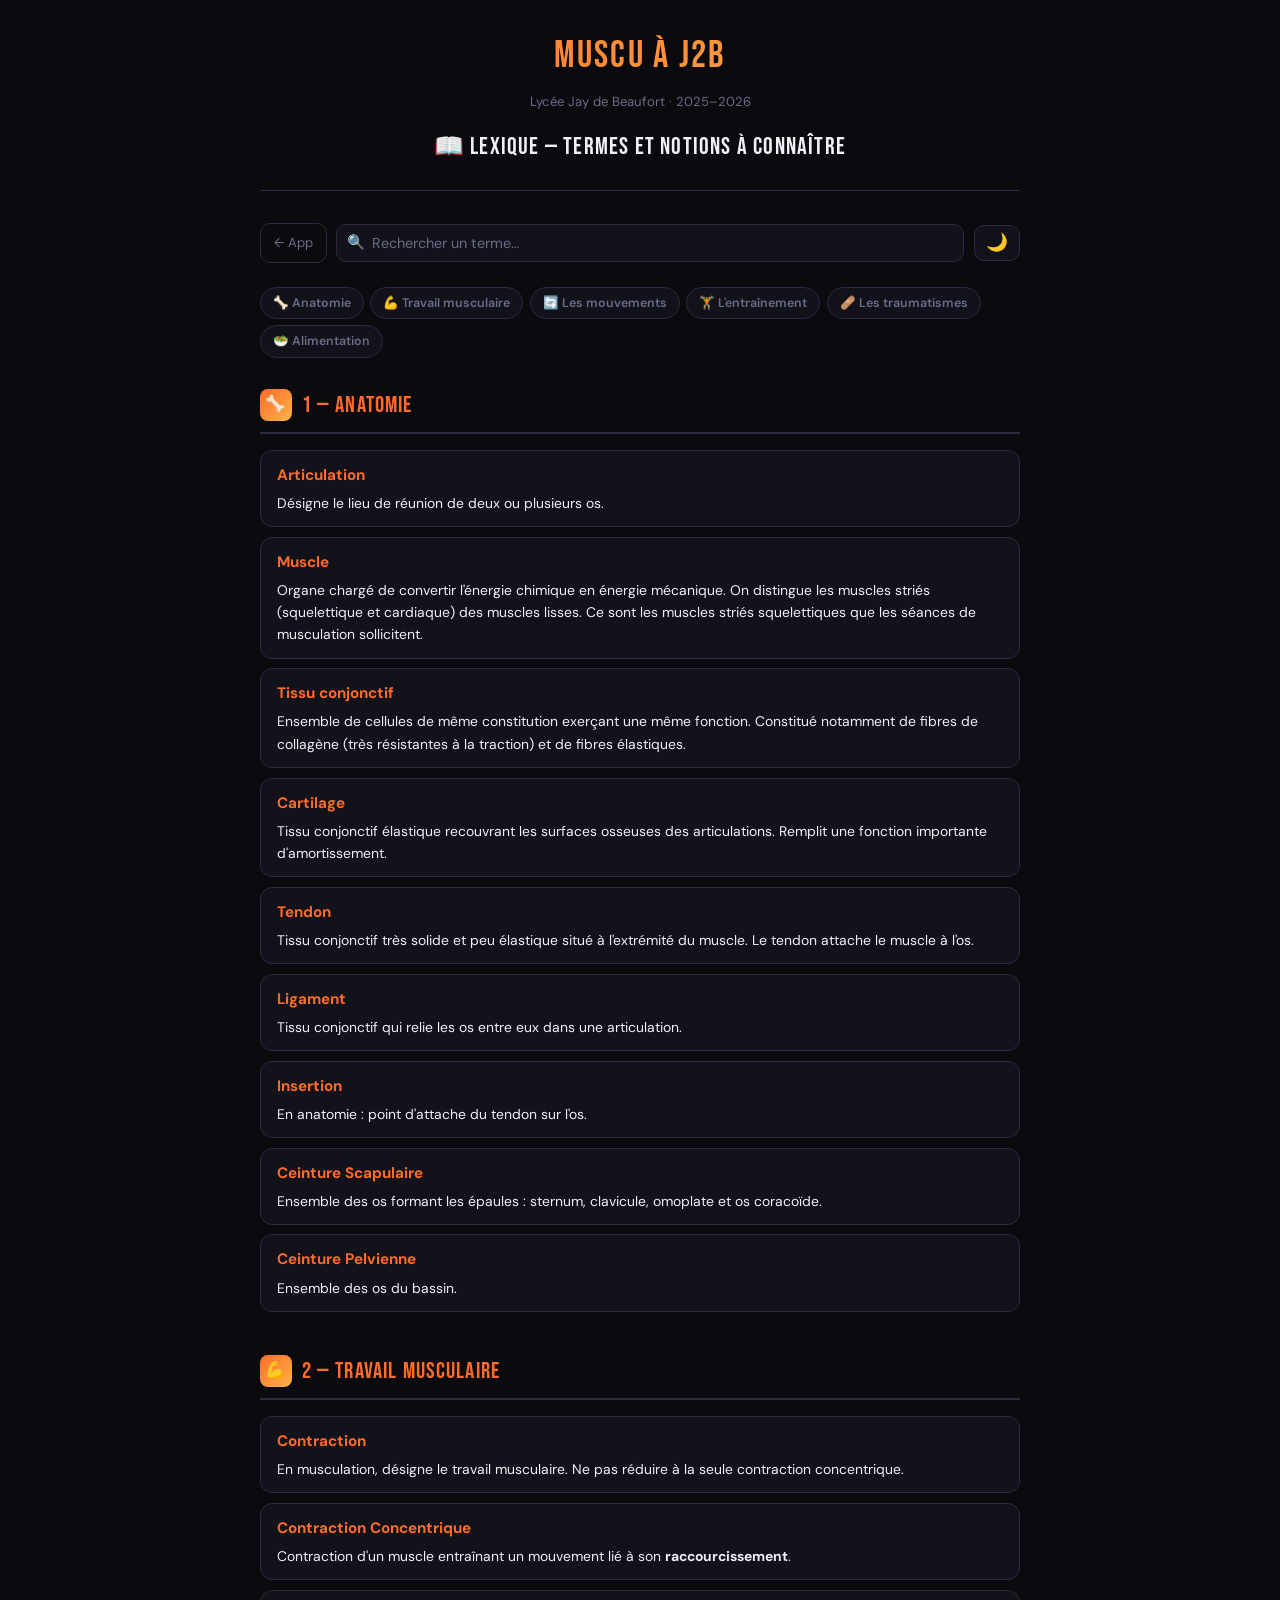
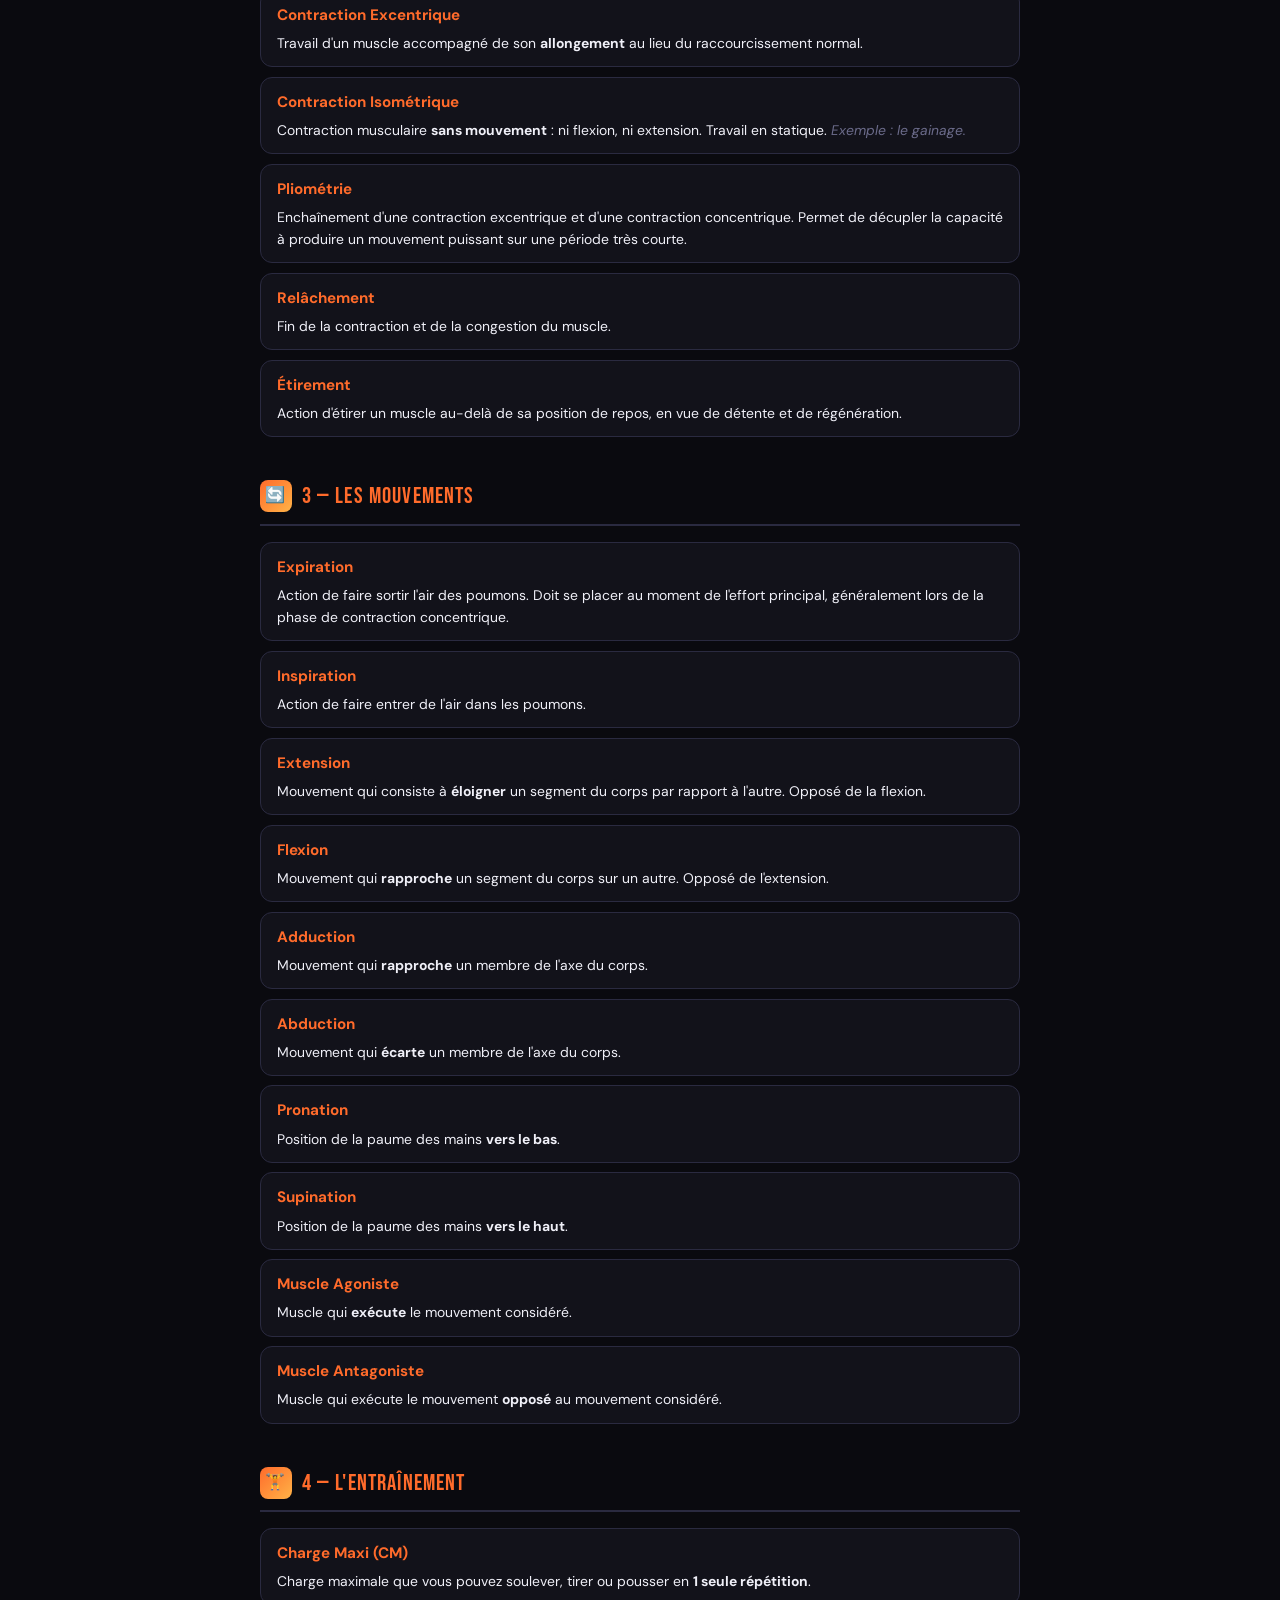
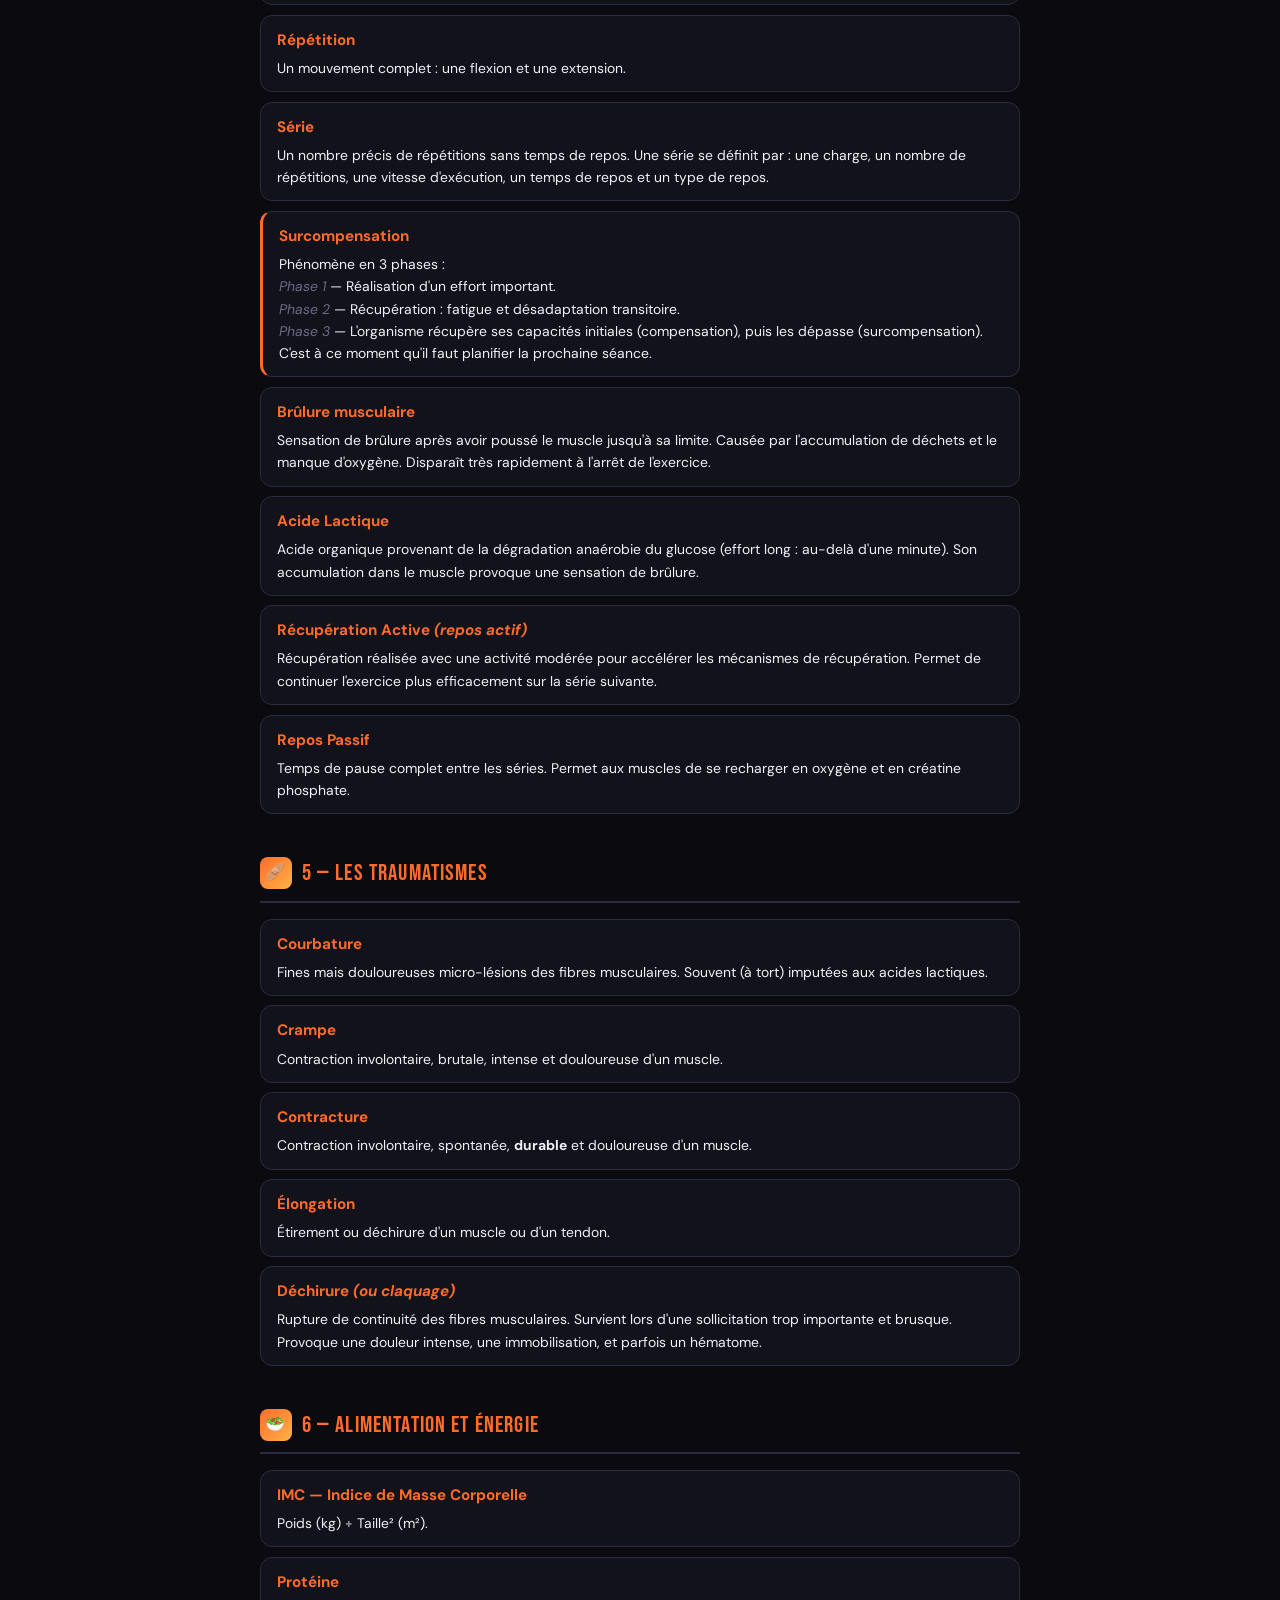
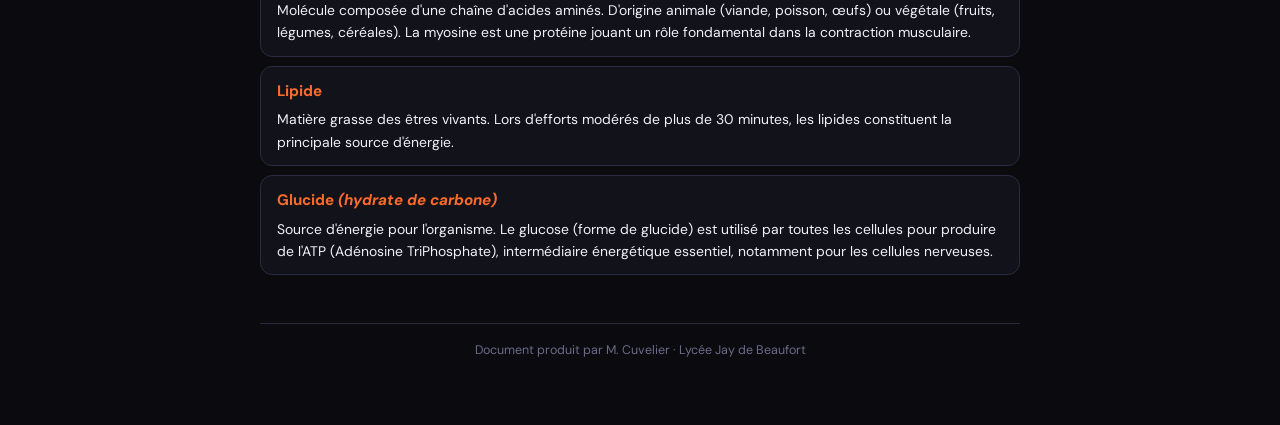
==== lexique.html @ b65dbb7f "Include Lexique + Menu Hamburger" ====
<!DOCTYPE html>
<html lang="fr">
<head>
  <meta charset="UTF-8">
  <meta name="viewport" content="width=device-width, initial-scale=1.0">
  <title>Lexique — Muscu à J2B</title>
  <link rel="preconnect" href="https://fonts.googleapis.com">
  <link rel="preconnect" href="https://fonts.gstatic.com" crossorigin>
  <link href="https://fonts.googleapis.com/css2?family=Bebas+Neue&family=DM+Sans:wght@400;500;600;700&display=swap" rel="stylesheet">
  <style>
    :root {
      --bg:      #0a0a0f;
      --s1:      #12121a;
      --s2:      #1a1a26;
      --border:  #2a2a40;
      --accent:  #ff6b2b;
      --accent2: #ffb347;
      --blue:    #3d8bff;
      --green:   #2ecc71;
      --text:    #f0f0f8;
      --muted:   #6b6b8a;
    }
    [data-theme="light"] {
      --bg:      #f2f2f7;
      --s1:      #ffffff;
      --s2:      #e8e8f0;
      --border:  #ccccde;
      --accent:  #e8581a;
      --accent2: #f0963a;
      --blue:    #2570e8;
      --green:   #1fa055;
      --text:    #1a1a2e;
      --muted:   #7070a0;
    }

    * { box-sizing: border-box; margin: 0; padding: 0; }

    body {
      background: var(--bg);
      color: var(--text);
      font-family: 'DM Sans', sans-serif;
      font-size: .93rem;
      line-height: 1.65;
      padding: 1.5rem 1rem 4rem;
      transition: background .2s, color .2s;
    }

    .page { max-width: 760px; margin: 0 auto; }

    /* ── En-tête ── */
    .doc-header {
      text-align: center;
      margin-bottom: 2rem;
      padding-bottom: 1.5rem;
      border-bottom: 1px solid var(--border);
    }
    .doc-header .logo {
      font-family: 'Bebas Neue', sans-serif;
      font-size: 2.4rem;
      letter-spacing: .06em;
      background: linear-gradient(135deg, var(--accent), var(--accent2));
      -webkit-background-clip: text;
      -webkit-text-fill-color: transparent;
      background-clip: text;
    }
    .doc-header .subtitle {
      font-size: .82rem;
      color: var(--muted);
      margin-top: .2rem;
    }
    .doc-header .doc-title {
      font-family: 'Bebas Neue', sans-serif;
      font-size: 1.5rem;
      letter-spacing: .05em;
      color: var(--text);
      margin-top: .9rem;
    }

    /* ── Barre d'outils ── */
    .toolbar {
      display: flex;
      gap: .6rem;
      margin-bottom: 1.5rem;
      align-items: center;
    }
    .search-wrap {
      flex: 1;
      position: relative;
    }
    .search-wrap input {
      width: 100%;
      background: var(--s1);
      border: 1px solid var(--border);
      border-radius: 10px;
      color: var(--text);
      font-family: 'DM Sans', sans-serif;
      font-size: .9rem;
      padding: .55rem .9rem .55rem 2.2rem;
      outline: none;
    }
    .search-wrap input::placeholder { color: var(--muted); }
    .search-wrap input:focus { border-color: var(--accent); }
    .search-icon {
      position: absolute;
      left: .7rem;
      top: 50%;
      transform: translateY(-50%);
      color: var(--muted);
      font-size: .9rem;
      pointer-events: none;
    }
    .btn-theme {
      background: var(--s1);
      border: 1px solid var(--border);
      border-radius: 10px;
      padding: .5rem .7rem;
      font-size: 1.1rem;
      cursor: pointer;
      line-height: 1;
      flex-shrink: 0;
    }
    .btn-back {
      background: none;
      border: 1px solid var(--border);
      border-radius: 10px;
      color: var(--muted);
      font-family: 'DM Sans', sans-serif;
      font-size: .82rem;
      padding: .5rem .8rem;
      cursor: pointer;
      text-decoration: none;
      flex-shrink: 0;
      display: flex;
      align-items: center;
      gap: .3rem;
    }
    .btn-back:hover { border-color: var(--accent); color: var(--accent); }

    /* ── Navigation sections ── */
    .nav-sections {
      display: flex;
      flex-wrap: wrap;
      gap: .4rem;
      margin-bottom: 1.75rem;
    }
    .nav-pill {
      background: var(--s1);
      border: 1px solid var(--border);
      border-radius: 20px;
      color: var(--muted);
      font-size: .78rem;
      font-weight: 600;
      padding: .3rem .75rem;
      cursor: pointer;
      text-decoration: none;
      transition: all .15s;
    }
    .nav-pill:hover { border-color: var(--accent); color: var(--accent); }

    /* ── Sections ── */
    .section { margin-bottom: 2.5rem; }

    .section-header {
      display: flex;
      align-items: center;
      gap: .6rem;
      font-family: 'Bebas Neue', sans-serif;
      font-size: 1.45rem;
      letter-spacing: .05em;
      color: var(--accent);
      margin-bottom: 1rem;
      padding-bottom: .5rem;
      border-bottom: 2px solid var(--border);
    }
    .section-icon {
      width: 32px; height: 32px;
      background: linear-gradient(135deg, var(--accent), var(--accent2));
      border-radius: 8px;
      display: flex; align-items: center; justify-content: center;
      font-size: 1rem;
      flex-shrink: 0;
    }

    /* ── Termes ── */
    .terme {
      background: var(--s1);
      border: 1px solid var(--border);
      border-radius: 12px;
      padding: .75rem 1rem;
      margin-bottom: .6rem;
      transition: border-color .15s;
    }
    .terme:hover { border-color: var(--accent); }
    .terme-nom {
      font-weight: 700;
      color: var(--accent);
      font-size: .95rem;
      margin-bottom: .25rem;
    }
    .terme-def {
      color: var(--text);
      font-size: .87rem;
      line-height: 1.6;
    }
    .terme-def em {
      color: var(--muted);
      font-style: italic;
    }

    /* ── Terme mis en avant (surcompensation) ── */
    .terme-highlight {
      border-left: 3px solid var(--accent);
    }

    /* ── Résultats vides ── */
    .no-results {
      text-align: center;
      color: var(--muted);
      padding: 2rem 0;
      display: none;
    }

    /* ── Footer ── */
    .doc-footer {
      text-align: center;
      color: var(--muted);
      font-size: .78rem;
      margin-top: 3rem;
      padding-top: 1rem;
      border-top: 1px solid var(--border);
    }

    /* ── Highlight recherche ── */
    mark {
      background: rgba(255, 107, 43, .3);
      color: inherit;
      border-radius: 3px;
      padding: 0 2px;
    }
    [data-theme="light"] mark { background: rgba(232, 88, 26, .2); }
  </style>
</head>
<body>
<div class="page">

  <!-- En-tête -->
  <div class="doc-header">
    <div class="logo">Muscu à J2B</div>
    <div class="subtitle">Lycée Jay de Beaufort · 2025–2026</div>
    <div class="doc-title">📖 Lexique — Termes et notions à connaître</div>
  </div>

  <!-- Barre d'outils -->
  <div class="toolbar">
    <a href="index.html" class="btn-back">← App</a>
    <div class="search-wrap">
      <span class="search-icon">🔍</span>
      <input type="text" id="search" placeholder="Rechercher un terme…" oninput="filtrer(this.value)">
    </div>
    <button class="btn-theme" id="btn-theme" onclick="toggleTheme()" title="Changer le thème">🌙</button>
  </div>

  <!-- Navigation rapide -->
  <div class="nav-sections" id="nav-sections">
    <a href="#anatomie"      class="nav-pill">🦴 Anatomie</a>
    <a href="#musculaire"    class="nav-pill">💪 Travail musculaire</a>
    <a href="#mouvements"    class="nav-pill">🔄 Les mouvements</a>
    <a href="#entrainement"  class="nav-pill">🏋️ L'entraînement</a>
    <a href="#traumatismes"  class="nav-pill">🩹 Les traumatismes</a>
    <a href="#alimentation"  class="nav-pill">🥗 Alimentation</a>
  </div>

  <div class="no-results" id="no-results">Aucun terme ne correspond à votre recherche.</div>

  <!-- 1. Anatomie -->
  <div class="section" id="anatomie">
    <div class="section-header">
      <div class="section-icon">🦴</div>
      1 — Anatomie
    </div>

    <div class="terme" data-terme="Articulation">
      <div class="terme-nom">Articulation</div>
      <div class="terme-def">Désigne le lieu de réunion de deux ou plusieurs os.</div>
    </div>

    <div class="terme" data-terme="Muscle">
      <div class="terme-nom">Muscle</div>
      <div class="terme-def">Organe chargé de convertir l'énergie chimique en énergie mécanique. On distingue les muscles striés (squelettique et cardiaque) des muscles lisses. Ce sont les muscles striés squelettiques que les séances de musculation sollicitent.</div>
    </div>

    <div class="terme" data-terme="Tissu conjonctif">
      <div class="terme-nom">Tissu conjonctif</div>
      <div class="terme-def">Ensemble de cellules de même constitution exerçant une même fonction. Constitué notamment de fibres de collagène (très résistantes à la traction) et de fibres élastiques.</div>
    </div>

    <div class="terme" data-terme="Cartilage">
      <div class="terme-nom">Cartilage</div>
      <div class="terme-def">Tissu conjonctif élastique recouvrant les surfaces osseuses des articulations. Remplit une fonction importante d'amortissement.</div>
    </div>

    <div class="terme" data-terme="Tendon">
      <div class="terme-nom">Tendon</div>
      <div class="terme-def">Tissu conjonctif très solide et peu élastique situé à l'extrémité du muscle. Le tendon attache le muscle à l'os.</div>
    </div>

    <div class="terme" data-terme="Ligament">
      <div class="terme-nom">Ligament</div>
      <div class="terme-def">Tissu conjonctif qui relie les os entre eux dans une articulation.</div>
    </div>

    <div class="terme" data-terme="Insertion">
      <div class="terme-nom">Insertion</div>
      <div class="terme-def">En anatomie : point d'attache du tendon sur l'os.</div>
    </div>

    <div class="terme" data-terme="Ceinture Scapulaire">
      <div class="terme-nom">Ceinture Scapulaire</div>
      <div class="terme-def">Ensemble des os formant les épaules : sternum, clavicule, omoplate et os coracoïde.</div>
    </div>

    <div class="terme" data-terme="Ceinture Pelvienne">
      <div class="terme-nom">Ceinture Pelvienne</div>
      <div class="terme-def">Ensemble des os du bassin.</div>
    </div>
  </div>

  <!-- 2. Travail musculaire -->
  <div class="section" id="musculaire">
    <div class="section-header">
      <div class="section-icon">💪</div>
      2 — Travail musculaire
    </div>

    <div class="terme" data-terme="Contraction">
      <div class="terme-nom">Contraction</div>
      <div class="terme-def">En musculation, désigne le travail musculaire. Ne pas réduire à la seule contraction concentrique.</div>
    </div>

    <div class="terme" data-terme="Contraction Concentrique">
      <div class="terme-nom">Contraction Concentrique</div>
      <div class="terme-def">Contraction d'un muscle entraînant un mouvement lié à son <strong>raccourcissement</strong>.</div>
    </div>

    <div class="terme" data-terme="Contraction Excentrique">
      <div class="terme-nom">Contraction Excentrique</div>
      <div class="terme-def">Travail d'un muscle accompagné de son <strong>allongement</strong> au lieu du raccourcissement normal.</div>
    </div>

    <div class="terme" data-terme="Contraction Isométrique">
      <div class="terme-nom">Contraction Isométrique</div>
      <div class="terme-def">Contraction musculaire <strong>sans mouvement</strong> : ni flexion, ni extension. Travail en statique. <em>Exemple : le gainage.</em></div>
    </div>

    <div class="terme" data-terme="Pliométrie">
      <div class="terme-nom">Pliométrie</div>
      <div class="terme-def">Enchaînement d'une contraction excentrique et d'une contraction concentrique. Permet de décupler la capacité à produire un mouvement puissant sur une période très courte.</div>
    </div>

    <div class="terme" data-terme="Relâchement">
      <div class="terme-nom">Relâchement</div>
      <div class="terme-def">Fin de la contraction et de la congestion du muscle.</div>
    </div>

    <div class="terme" data-terme="Étirement">
      <div class="terme-nom">Étirement</div>
      <div class="terme-def">Action d'étirer un muscle au-delà de sa position de repos, en vue de détente et de régénération.</div>
    </div>
  </div>

  <!-- 3. Les mouvements -->
  <div class="section" id="mouvements">
    <div class="section-header">
      <div class="section-icon">🔄</div>
      3 — Les mouvements
    </div>

    <div class="terme" data-terme="Expiration">
      <div class="terme-nom">Expiration</div>
      <div class="terme-def">Action de faire sortir l'air des poumons. Doit se placer au moment de l'effort principal, généralement lors de la phase de contraction concentrique.</div>
    </div>

    <div class="terme" data-terme="Inspiration">
      <div class="terme-nom">Inspiration</div>
      <div class="terme-def">Action de faire entrer de l'air dans les poumons.</div>
    </div>

    <div class="terme" data-terme="Extension">
      <div class="terme-nom">Extension</div>
      <div class="terme-def">Mouvement qui consiste à <strong>éloigner</strong> un segment du corps par rapport à l'autre. Opposé de la flexion.</div>
    </div>

    <div class="terme" data-terme="Flexion">
      <div class="terme-nom">Flexion</div>
      <div class="terme-def">Mouvement qui <strong>rapproche</strong> un segment du corps sur un autre. Opposé de l'extension.</div>
    </div>

    <div class="terme" data-terme="Adduction">
      <div class="terme-nom">Adduction</div>
      <div class="terme-def">Mouvement qui <strong>rapproche</strong> un membre de l'axe du corps.</div>
    </div>

    <div class="terme" data-terme="Abduction">
      <div class="terme-nom">Abduction</div>
      <div class="terme-def">Mouvement qui <strong>écarte</strong> un membre de l'axe du corps.</div>
    </div>

    <div class="terme" data-terme="Pronation">
      <div class="terme-nom">Pronation</div>
      <div class="terme-def">Position de la paume des mains <strong>vers le bas</strong>.</div>
    </div>

    <div class="terme" data-terme="Supination">
      <div class="terme-nom">Supination</div>
      <div class="terme-def">Position de la paume des mains <strong>vers le haut</strong>.</div>
    </div>

    <div class="terme" data-terme="Muscle Agoniste">
      <div class="terme-nom">Muscle Agoniste</div>
      <div class="terme-def">Muscle qui <strong>exécute</strong> le mouvement considéré.</div>
    </div>

    <div class="terme" data-terme="Muscle Antagoniste">
      <div class="terme-nom">Muscle Antagoniste</div>
      <div class="terme-def">Muscle qui exécute le mouvement <strong>opposé</strong> au mouvement considéré.</div>
    </div>
  </div>

  <!-- 4. L'entraînement -->
  <div class="section" id="entrainement">
    <div class="section-header">
      <div class="section-icon">🏋️</div>
      4 — L'entraînement
    </div>

    <div class="terme" data-terme="Charge Maxi CM">
      <div class="terme-nom">Charge Maxi (CM)</div>
      <div class="terme-def">Charge maximale que vous pouvez soulever, tirer ou pousser en <strong>1 seule répétition</strong>.</div>
    </div>

    <div class="terme" data-terme="Répétition">
      <div class="terme-nom">Répétition</div>
      <div class="terme-def">Un mouvement complet : une flexion et une extension.</div>
    </div>

    <div class="terme" data-terme="Série">
      <div class="terme-nom">Série</div>
      <div class="terme-def">Un nombre précis de répétitions sans temps de repos. Une série se définit par : une charge, un nombre de répétitions, une vitesse d'exécution, un temps de repos et un type de repos.</div>
    </div>

    <div class="terme terme-highlight" data-terme="Surcompensation">
      <div class="terme-nom">Surcompensation</div>
      <div class="terme-def">Phénomène en 3 phases :<br>
        <em>Phase 1</em> — Réalisation d'un effort important.<br>
        <em>Phase 2</em> — Récupération : fatigue et désadaptation transitoire.<br>
        <em>Phase 3</em> — L'organisme récupère ses capacités initiales (compensation), puis les dépasse (surcompensation). C'est à ce moment qu'il faut planifier la prochaine séance.
      </div>
    </div>

    <div class="terme" data-terme="Brûlure musculaire">
      <div class="terme-nom">Brûlure musculaire</div>
      <div class="terme-def">Sensation de brûlure après avoir poussé le muscle jusqu'à sa limite. Causée par l'accumulation de déchets et le manque d'oxygène. Disparaît très rapidement à l'arrêt de l'exercice.</div>
    </div>

    <div class="terme" data-terme="Acide Lactique">
      <div class="terme-nom">Acide Lactique</div>
      <div class="terme-def">Acide organique provenant de la dégradation anaérobie du glucose (effort long : au-delà d'une minute). Son accumulation dans le muscle provoque une sensation de brûlure.</div>
    </div>

    <div class="terme" data-terme="Récupération Active repos actif">
      <div class="terme-nom">Récupération Active <em>(repos actif)</em></div>
      <div class="terme-def">Récupération réalisée avec une activité modérée pour accélérer les mécanismes de récupération. Permet de continuer l'exercice plus efficacement sur la série suivante.</div>
    </div>

    <div class="terme" data-terme="Repos Passif">
      <div class="terme-nom">Repos Passif</div>
      <div class="terme-def">Temps de pause complet entre les séries. Permet aux muscles de se recharger en oxygène et en créatine phosphate.</div>
    </div>
  </div>

  <!-- 5. Les traumatismes -->
  <div class="section" id="traumatismes">
    <div class="section-header">
      <div class="section-icon">🩹</div>
      5 — Les traumatismes
    </div>

    <div class="terme" data-terme="Courbature">
      <div class="terme-nom">Courbature</div>
      <div class="terme-def">Fines mais douloureuses micro-lésions des fibres musculaires. Souvent (à tort) imputées aux acides lactiques.</div>
    </div>

    <div class="terme" data-terme="Crampe">
      <div class="terme-nom">Crampe</div>
      <div class="terme-def">Contraction involontaire, brutale, intense et douloureuse d'un muscle.</div>
    </div>

    <div class="terme" data-terme="Contracture">
      <div class="terme-nom">Contracture</div>
      <div class="terme-def">Contraction involontaire, spontanée, <strong>durable</strong> et douloureuse d'un muscle.</div>
    </div>

    <div class="terme" data-terme="Élongation">
      <div class="terme-nom">Élongation</div>
      <div class="terme-def">Étirement ou déchirure d'un muscle ou d'un tendon.</div>
    </div>

    <div class="terme" data-terme="Déchirure claquage">
      <div class="terme-nom">Déchirure <em>(ou claquage)</em></div>
      <div class="terme-def">Rupture de continuité des fibres musculaires. Survient lors d'une sollicitation trop importante et brusque. Provoque une douleur intense, une immobilisation, et parfois un hématome.</div>
    </div>
  </div>

  <!-- 6. Alimentation et énergie -->
  <div class="section" id="alimentation">
    <div class="section-header">
      <div class="section-icon">🥗</div>
      6 — Alimentation et énergie
    </div>

    <div class="terme" data-terme="IMC Indice de Masse Corporelle">
      <div class="terme-nom">IMC — Indice de Masse Corporelle</div>
      <div class="terme-def">Poids (kg) ÷ Taille² (m²).</div>
    </div>

    <div class="terme" data-terme="Protéine">
      <div class="terme-nom">Protéine</div>
      <div class="terme-def">Molécule composée d'une chaîne d'acides aminés. D'origine animale (viande, poisson, œufs) ou végétale (fruits, légumes, céréales). La myosine est une protéine jouant un rôle fondamental dans la contraction musculaire.</div>
    </div>

    <div class="terme" data-terme="Lipide">
      <div class="terme-nom">Lipide</div>
      <div class="terme-def">Matière grasse des êtres vivants. Lors d'efforts modérés de plus de 30 minutes, les lipides constituent la principale source d'énergie.</div>
    </div>

    <div class="terme" data-terme="Glucide hydrate de carbone">
      <div class="terme-nom">Glucide <em>(hydrate de carbone)</em></div>
      <div class="terme-def">Source d'énergie pour l'organisme. Le glucose (forme de glucide) est utilisé par toutes les cellules pour produire de l'ATP (Adénosine TriPhosphate), intermédiaire énergétique essentiel, notamment pour les cellules nerveuses.</div>
    </div>
  </div>

  <div class="doc-footer">Document produit par M. Cuvelier · Lycée Jay de Beaufort</div>
</div>

<script>
  // ── Thème ──
  function applyTheme(t) {
    document.documentElement.dataset.theme = t;
    document.getElementById('btn-theme').textContent = t === 'light' ? '☀️' : '🌙';
  }
  function toggleTheme() {
    const next = document.documentElement.dataset.theme === 'light' ? 'dark' : 'light';
    localStorage.setItem('muscu_theme', next);
    applyTheme(next);
  }
  applyTheme(localStorage.getItem('muscu_theme') || 'dark');

  // ── Recherche ──
  function filtrer(q) {
    q = q.trim().toLowerCase();
    const termes = document.querySelectorAll('.terme');
    const sections = document.querySelectorAll('.section');
    const nav = document.getElementById('nav-sections');
    let total = 0;

    // Réinitialiser les highlights
    termes.forEach(t => {
      const nom = t.querySelector('.terme-nom');
      const def = t.querySelector('.terme-def');
      nom.innerHTML = nom.textContent;
      def.innerHTML = def.innerHTML.replace(/<mark>/g,'').replace(/<\/mark>/g,'');
    });

    if (!q) {
      termes.forEach(t => t.style.display = '');
      sections.forEach(s => s.style.display = '');
      nav.style.display = '';
      document.getElementById('no-results').style.display = 'none';
      return;
    }

    nav.style.display = 'none';

    sections.forEach(section => {
      let visible = 0;
      section.querySelectorAll('.terme').forEach(t => {
        const key = (t.dataset.terme || '').toLowerCase();
        const nom = t.querySelector('.terme-nom');
        const def = t.querySelector('.terme-def');
        const match = key.includes(q) || nom.textContent.toLowerCase().includes(q) || def.textContent.toLowerCase().includes(q);
        t.style.display = match ? '' : 'none';
        if (match) {
          visible++;
          total++;
          // Highlight dans le nom
          nom.innerHTML = nom.textContent.replace(new RegExp(`(${q})`, 'gi'), '<mark>$1</mark>');
        }
      });
      section.style.display = visible > 0 ? '' : 'none';
      if (visible > 0) {
        // Cacher le header de section si recherche active mais garder le contenu
      }
    });

    document.getElementById('no-results').style.display = total === 0 ? 'block' : 'none';
  }
</script>
</body>
</html>
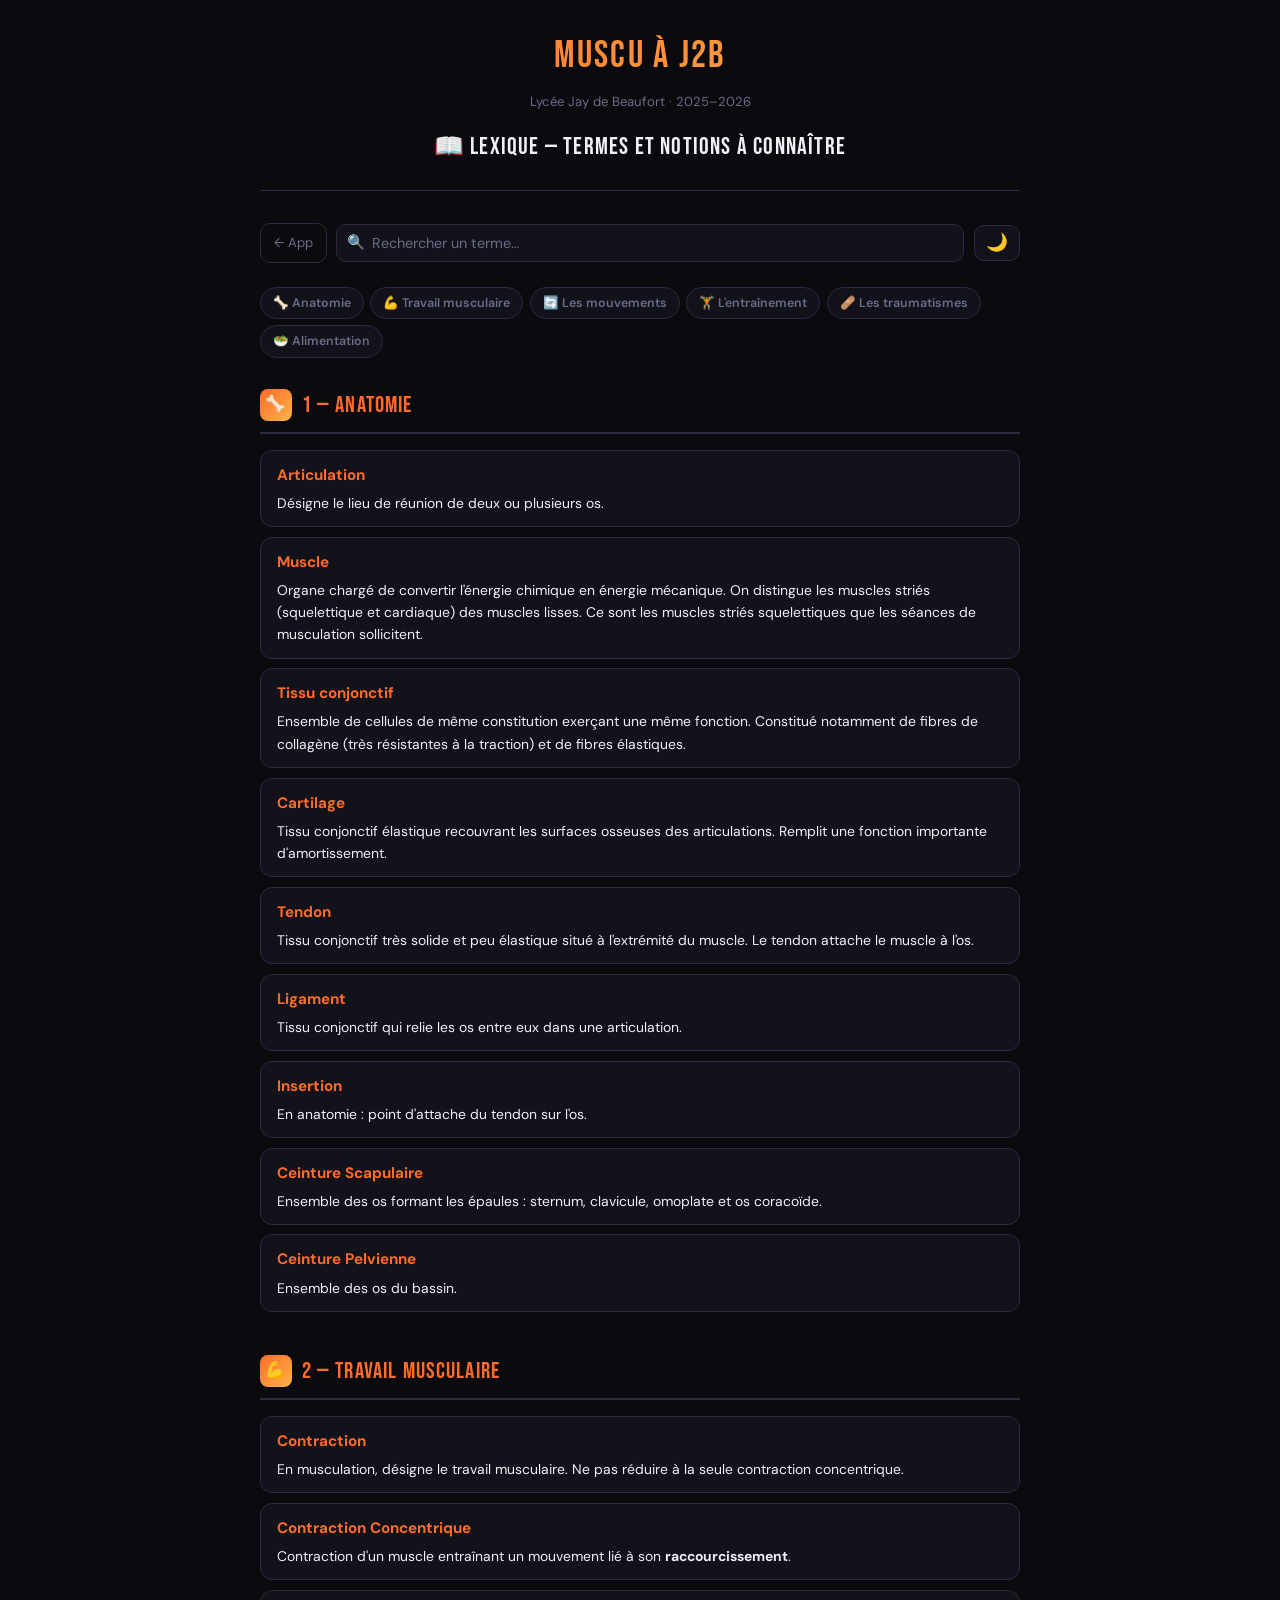
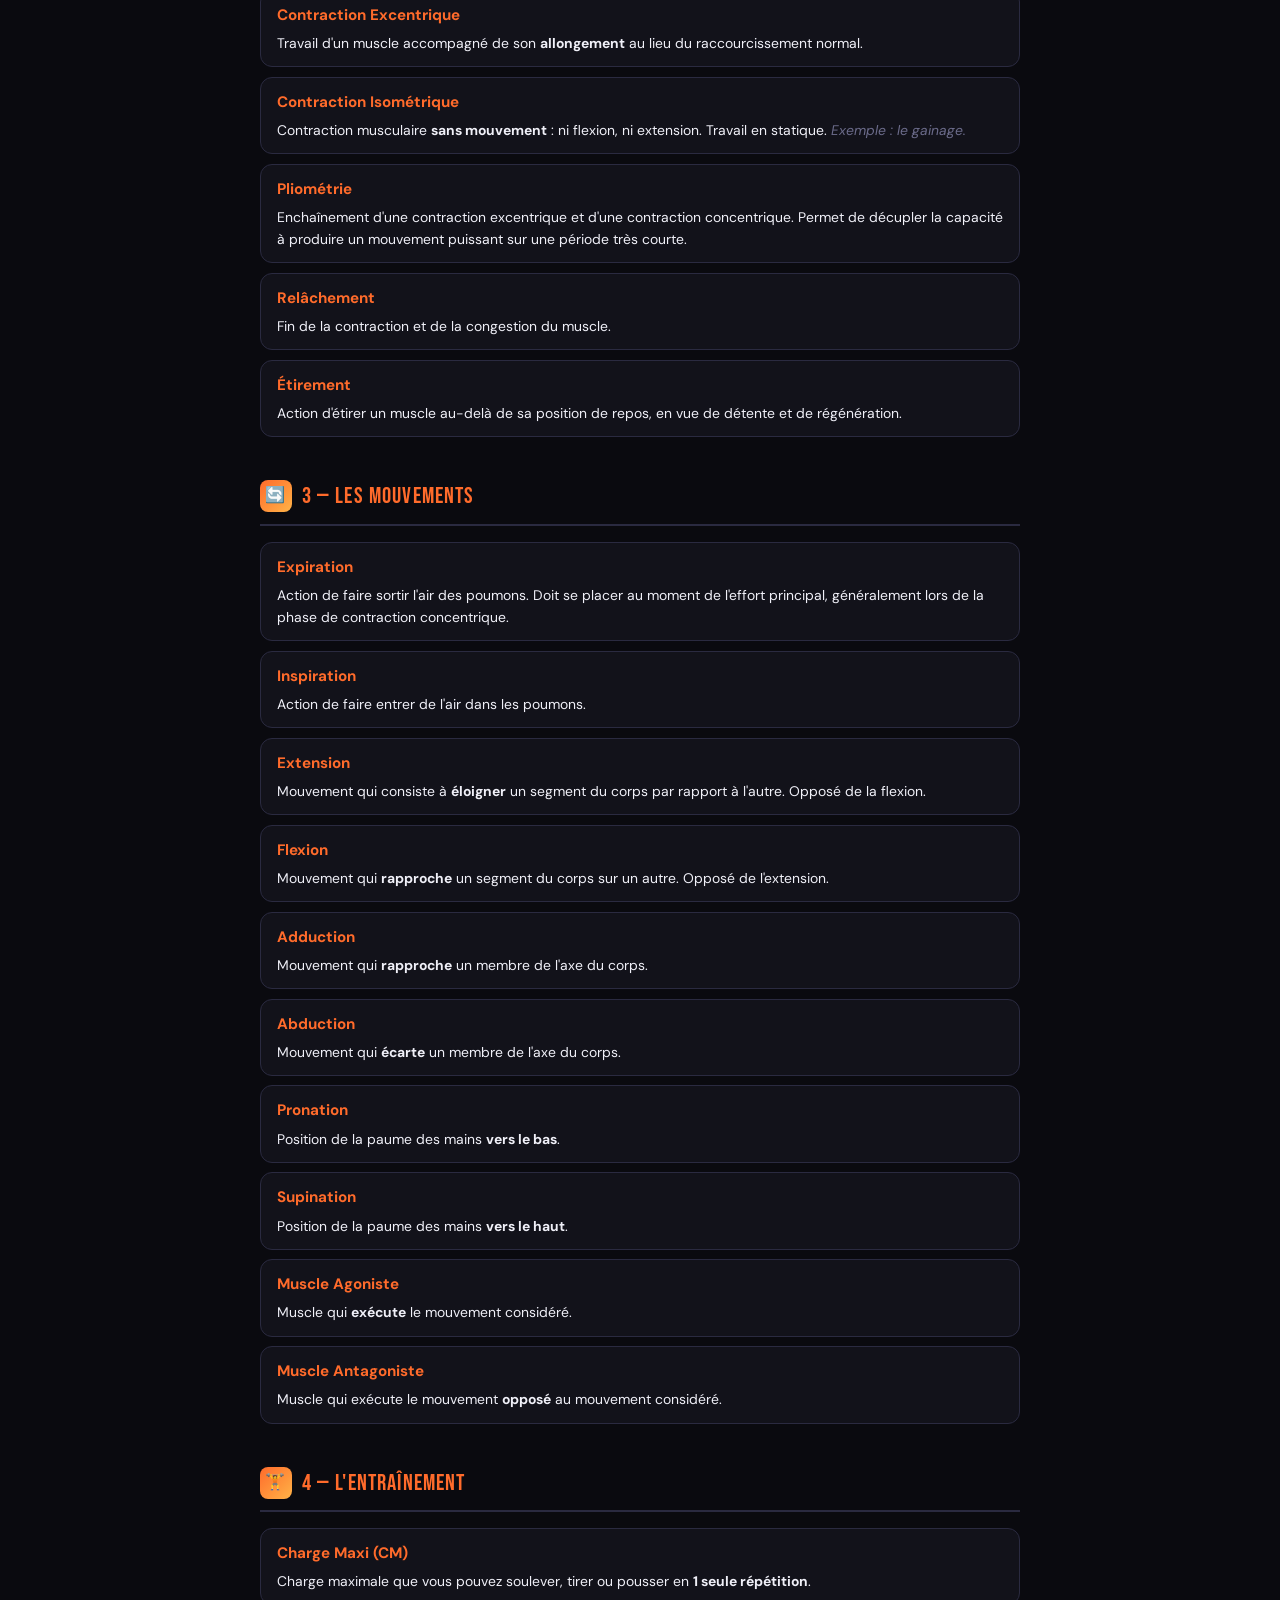
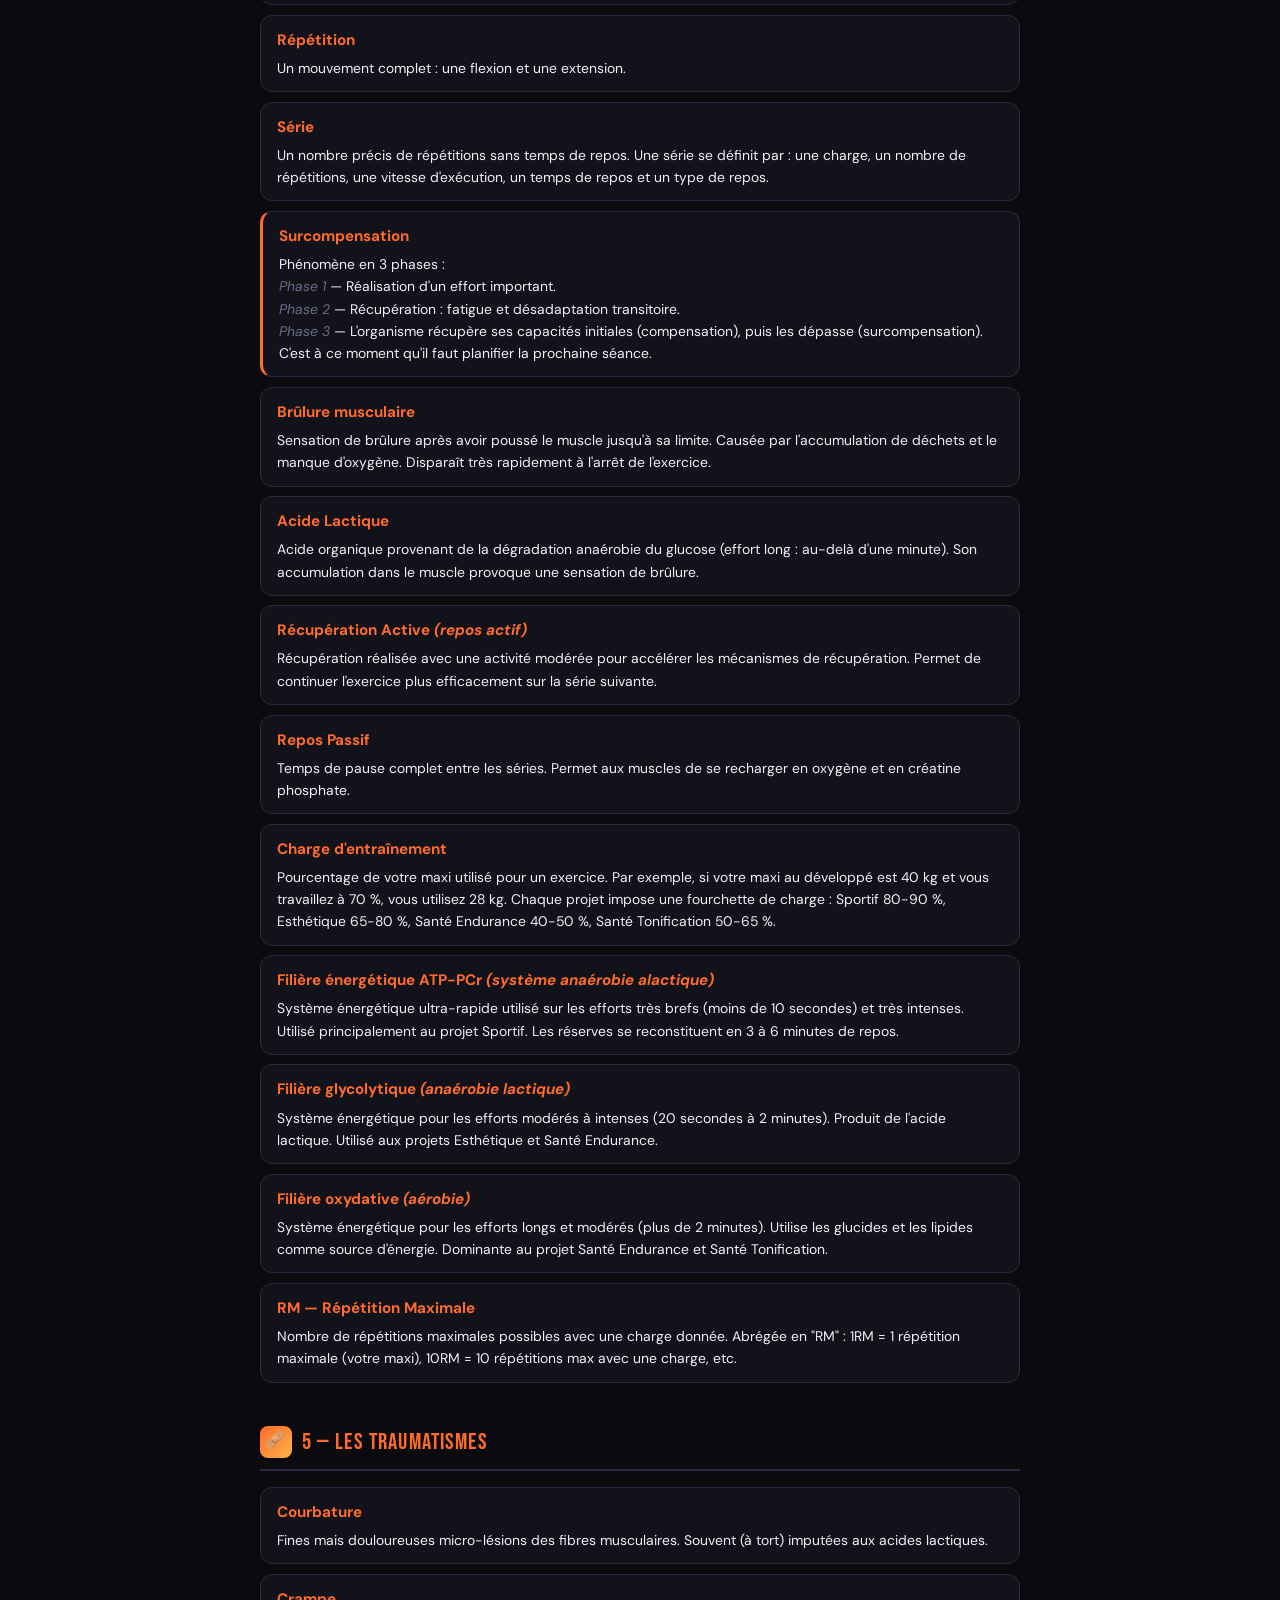
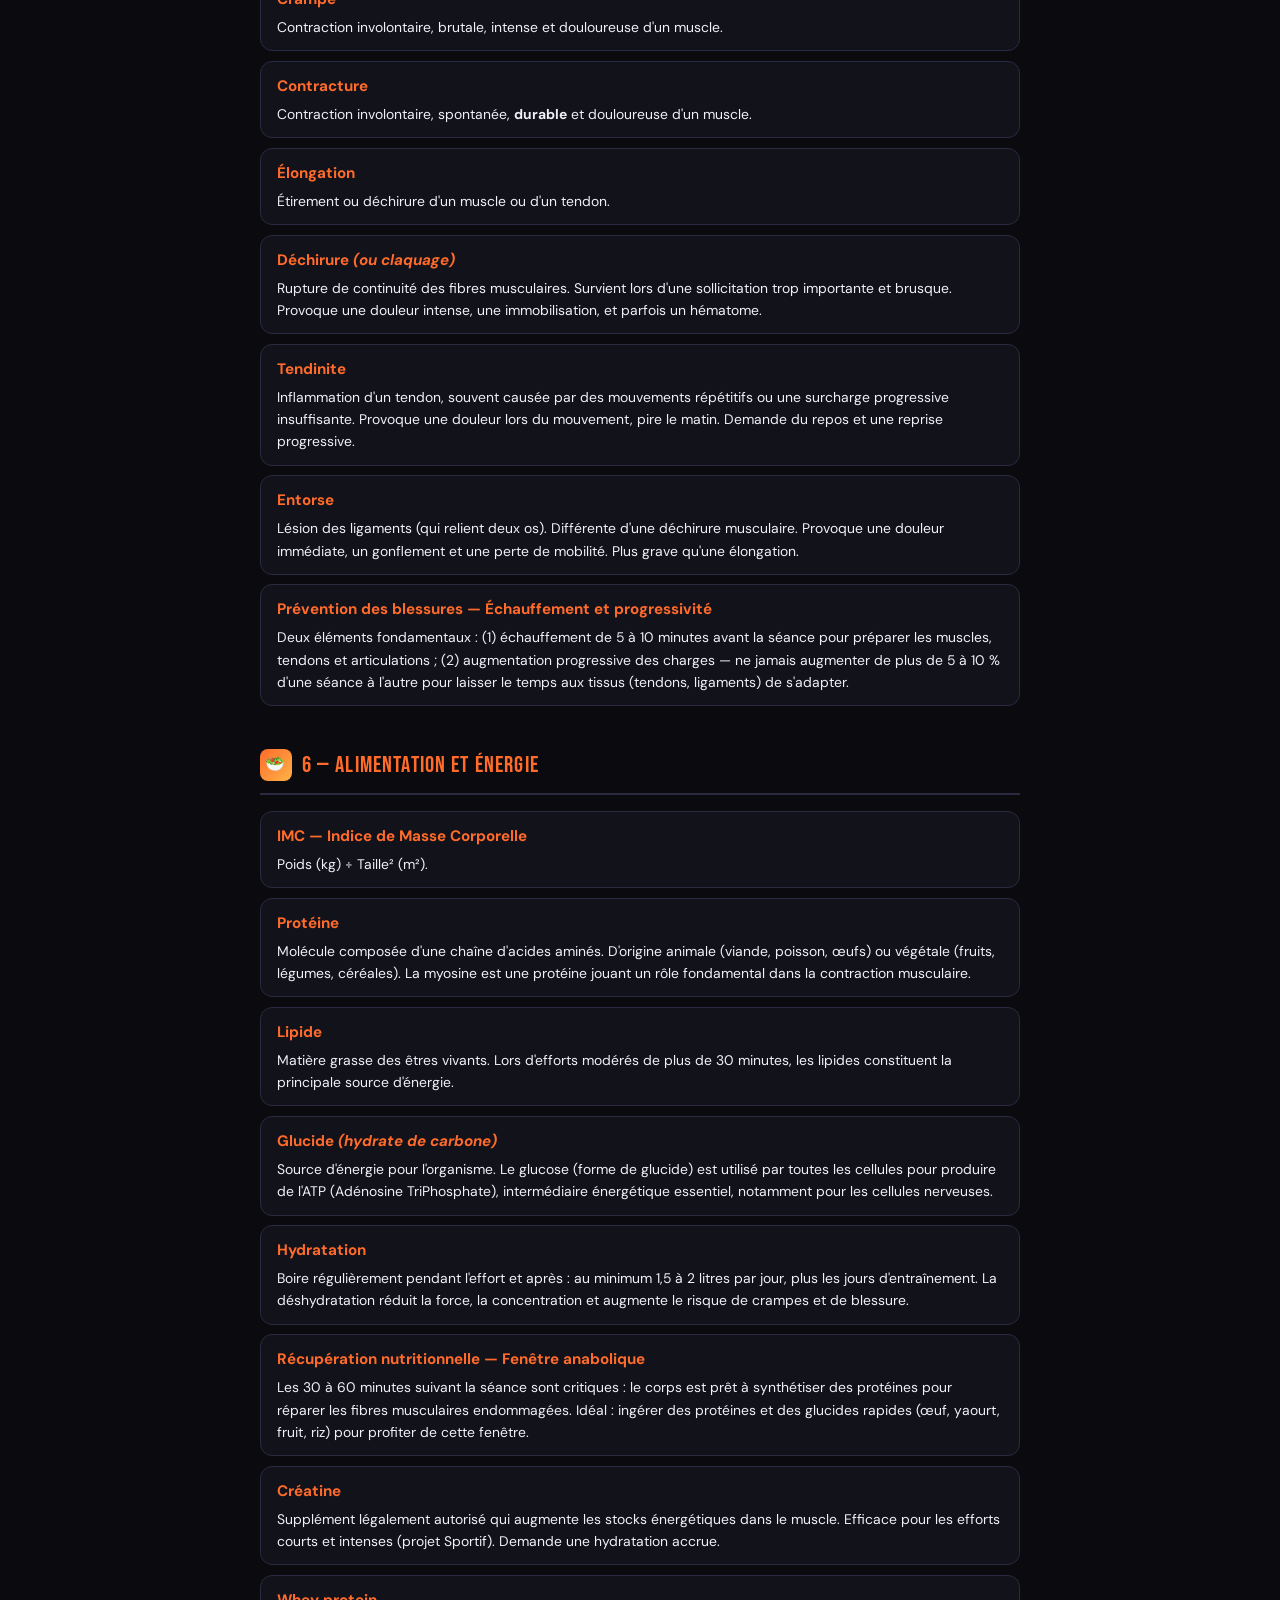
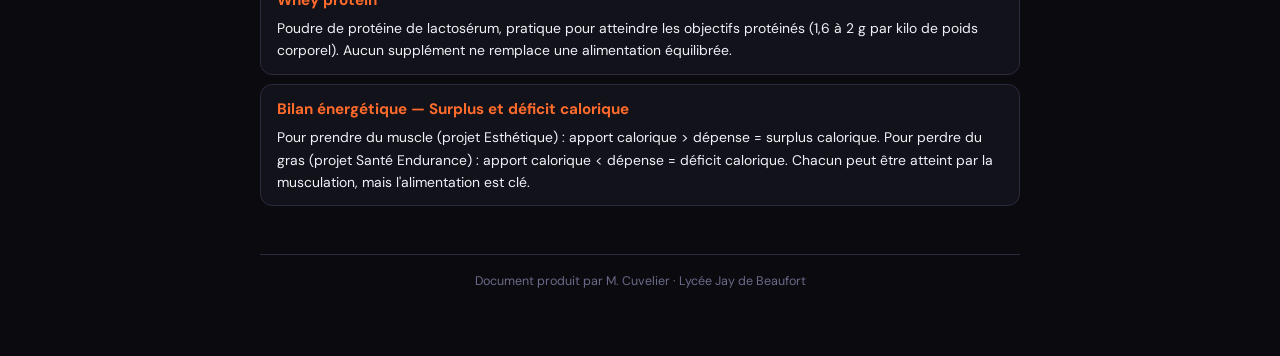
==== commit 75538baa: "Maj Index, lexique et tuto" ====
--- a/lexique.html
+++ b/lexique.html
@@ -32,9 +32,9 @@
       --text:    #1a1a2e;
       --muted:   #7070a0;
     }
-
+ 
     * { box-sizing: border-box; margin: 0; padding: 0; }
-
+ 
     body {
       background: var(--bg);
       color: var(--text);
@@ -44,9 +44,9 @@
       padding: 1.5rem 1rem 4rem;
       transition: background .2s, color .2s;
     }
-
+ 
     .page { max-width: 760px; margin: 0 auto; }
-
+ 
     /* ── En-tête ── */
     .doc-header {
       text-align: center;
@@ -75,7 +75,7 @@
       color: var(--text);
       margin-top: .9rem;
     }
-
+ 
     /* ── Barre d'outils ── */
     .toolbar {
       display: flex;
@@ -135,7 +135,7 @@
       gap: .3rem;
     }
     .btn-back:hover { border-color: var(--accent); color: var(--accent); }
-
+ 
     /* ── Navigation sections ── */
     .nav-sections {
       display: flex;
@@ -156,10 +156,10 @@
       transition: all .15s;
     }
     .nav-pill:hover { border-color: var(--accent); color: var(--accent); }
-
+ 
     /* ── Sections ── */
     .section { margin-bottom: 2.5rem; }
-
+ 
     .section-header {
       display: flex;
       align-items: center;
@@ -180,7 +180,7 @@
       font-size: 1rem;
       flex-shrink: 0;
     }
-
+ 
     /* ── Termes ── */
     .terme {
       background: var(--s1);
@@ -206,12 +206,12 @@
       color: var(--muted);
       font-style: italic;
     }
-
+ 
     /* ── Terme mis en avant (surcompensation) ── */
     .terme-highlight {
       border-left: 3px solid var(--accent);
     }
-
+ 
     /* ── Résultats vides ── */
     .no-results {
       text-align: center;
@@ -219,7 +219,7 @@
       padding: 2rem 0;
       display: none;
     }
-
+ 
     /* ── Footer ── */
     .doc-footer {
       text-align: center;
@@ -229,7 +229,7 @@
       padding-top: 1rem;
       border-top: 1px solid var(--border);
     }
-
+ 
     /* ── Highlight recherche ── */
     mark {
       background: rgba(255, 107, 43, .3);
@@ -242,14 +242,14 @@
 </head>
 <body>
 <div class="page">
-
+ 
   <!-- En-tête -->
   <div class="doc-header">
     <div class="logo">Muscu à J2B</div>
     <div class="subtitle">Lycée Jay de Beaufort · 2025–2026</div>
     <div class="doc-title">📖 Lexique — Termes et notions à connaître</div>
   </div>
-
+ 
   <!-- Barre d'outils -->
   <div class="toolbar">
     <a href="index.html" class="btn-back">← App</a>
@@ -259,7 +259,7 @@
     </div>
     <button class="btn-theme" id="btn-theme" onclick="toggleTheme()" title="Changer le thème">🌙</button>
   </div>
-
+ 
   <!-- Navigation rapide -->
   <div class="nav-sections" id="nav-sections">
     <a href="#anatomie"      class="nav-pill">🦴 Anatomie</a>
@@ -269,185 +269,185 @@
     <a href="#traumatismes"  class="nav-pill">🩹 Les traumatismes</a>
     <a href="#alimentation"  class="nav-pill">🥗 Alimentation</a>
   </div>
-
+ 
   <div class="no-results" id="no-results">Aucun terme ne correspond à votre recherche.</div>
-
+ 
   <!-- 1. Anatomie -->
   <div class="section" id="anatomie">
     <div class="section-header">
       <div class="section-icon">🦴</div>
       1 — Anatomie
     </div>
-
+ 
     <div class="terme" data-terme="Articulation">
       <div class="terme-nom">Articulation</div>
       <div class="terme-def">Désigne le lieu de réunion de deux ou plusieurs os.</div>
     </div>
-
+ 
     <div class="terme" data-terme="Muscle">
       <div class="terme-nom">Muscle</div>
       <div class="terme-def">Organe chargé de convertir l'énergie chimique en énergie mécanique. On distingue les muscles striés (squelettique et cardiaque) des muscles lisses. Ce sont les muscles striés squelettiques que les séances de musculation sollicitent.</div>
     </div>
-
+ 
     <div class="terme" data-terme="Tissu conjonctif">
       <div class="terme-nom">Tissu conjonctif</div>
       <div class="terme-def">Ensemble de cellules de même constitution exerçant une même fonction. Constitué notamment de fibres de collagène (très résistantes à la traction) et de fibres élastiques.</div>
     </div>
-
+ 
     <div class="terme" data-terme="Cartilage">
       <div class="terme-nom">Cartilage</div>
       <div class="terme-def">Tissu conjonctif élastique recouvrant les surfaces osseuses des articulations. Remplit une fonction importante d'amortissement.</div>
     </div>
-
+ 
     <div class="terme" data-terme="Tendon">
       <div class="terme-nom">Tendon</div>
       <div class="terme-def">Tissu conjonctif très solide et peu élastique situé à l'extrémité du muscle. Le tendon attache le muscle à l'os.</div>
     </div>
-
+ 
     <div class="terme" data-terme="Ligament">
       <div class="terme-nom">Ligament</div>
       <div class="terme-def">Tissu conjonctif qui relie les os entre eux dans une articulation.</div>
     </div>
-
+ 
     <div class="terme" data-terme="Insertion">
       <div class="terme-nom">Insertion</div>
       <div class="terme-def">En anatomie : point d'attache du tendon sur l'os.</div>
     </div>
-
+ 
     <div class="terme" data-terme="Ceinture Scapulaire">
       <div class="terme-nom">Ceinture Scapulaire</div>
       <div class="terme-def">Ensemble des os formant les épaules : sternum, clavicule, omoplate et os coracoïde.</div>
     </div>
-
+ 
     <div class="terme" data-terme="Ceinture Pelvienne">
       <div class="terme-nom">Ceinture Pelvienne</div>
       <div class="terme-def">Ensemble des os du bassin.</div>
     </div>
   </div>
-
+ 
   <!-- 2. Travail musculaire -->
   <div class="section" id="musculaire">
     <div class="section-header">
       <div class="section-icon">💪</div>
       2 — Travail musculaire
     </div>
-
+ 
     <div class="terme" data-terme="Contraction">
       <div class="terme-nom">Contraction</div>
       <div class="terme-def">En musculation, désigne le travail musculaire. Ne pas réduire à la seule contraction concentrique.</div>
     </div>
-
+ 
     <div class="terme" data-terme="Contraction Concentrique">
       <div class="terme-nom">Contraction Concentrique</div>
       <div class="terme-def">Contraction d'un muscle entraînant un mouvement lié à son <strong>raccourcissement</strong>.</div>
     </div>
-
+ 
     <div class="terme" data-terme="Contraction Excentrique">
       <div class="terme-nom">Contraction Excentrique</div>
       <div class="terme-def">Travail d'un muscle accompagné de son <strong>allongement</strong> au lieu du raccourcissement normal.</div>
     </div>
-
+ 
     <div class="terme" data-terme="Contraction Isométrique">
       <div class="terme-nom">Contraction Isométrique</div>
       <div class="terme-def">Contraction musculaire <strong>sans mouvement</strong> : ni flexion, ni extension. Travail en statique. <em>Exemple : le gainage.</em></div>
     </div>
-
+ 
     <div class="terme" data-terme="Pliométrie">
       <div class="terme-nom">Pliométrie</div>
       <div class="terme-def">Enchaînement d'une contraction excentrique et d'une contraction concentrique. Permet de décupler la capacité à produire un mouvement puissant sur une période très courte.</div>
     </div>
-
+ 
     <div class="terme" data-terme="Relâchement">
       <div class="terme-nom">Relâchement</div>
       <div class="terme-def">Fin de la contraction et de la congestion du muscle.</div>
     </div>
-
+ 
     <div class="terme" data-terme="Étirement">
       <div class="terme-nom">Étirement</div>
       <div class="terme-def">Action d'étirer un muscle au-delà de sa position de repos, en vue de détente et de régénération.</div>
     </div>
   </div>
-
+ 
   <!-- 3. Les mouvements -->
   <div class="section" id="mouvements">
     <div class="section-header">
       <div class="section-icon">🔄</div>
       3 — Les mouvements
     </div>
-
+ 
     <div class="terme" data-terme="Expiration">
       <div class="terme-nom">Expiration</div>
       <div class="terme-def">Action de faire sortir l'air des poumons. Doit se placer au moment de l'effort principal, généralement lors de la phase de contraction concentrique.</div>
     </div>
-
+ 
     <div class="terme" data-terme="Inspiration">
       <div class="terme-nom">Inspiration</div>
       <div class="terme-def">Action de faire entrer de l'air dans les poumons.</div>
     </div>
-
+ 
     <div class="terme" data-terme="Extension">
       <div class="terme-nom">Extension</div>
       <div class="terme-def">Mouvement qui consiste à <strong>éloigner</strong> un segment du corps par rapport à l'autre. Opposé de la flexion.</div>
     </div>
-
+ 
     <div class="terme" data-terme="Flexion">
       <div class="terme-nom">Flexion</div>
       <div class="terme-def">Mouvement qui <strong>rapproche</strong> un segment du corps sur un autre. Opposé de l'extension.</div>
     </div>
-
+ 
     <div class="terme" data-terme="Adduction">
       <div class="terme-nom">Adduction</div>
       <div class="terme-def">Mouvement qui <strong>rapproche</strong> un membre de l'axe du corps.</div>
     </div>
-
+ 
     <div class="terme" data-terme="Abduction">
       <div class="terme-nom">Abduction</div>
       <div class="terme-def">Mouvement qui <strong>écarte</strong> un membre de l'axe du corps.</div>
     </div>
-
+ 
     <div class="terme" data-terme="Pronation">
       <div class="terme-nom">Pronation</div>
       <div class="terme-def">Position de la paume des mains <strong>vers le bas</strong>.</div>
     </div>
-
+ 
     <div class="terme" data-terme="Supination">
       <div class="terme-nom">Supination</div>
       <div class="terme-def">Position de la paume des mains <strong>vers le haut</strong>.</div>
     </div>
-
+ 
     <div class="terme" data-terme="Muscle Agoniste">
       <div class="terme-nom">Muscle Agoniste</div>
       <div class="terme-def">Muscle qui <strong>exécute</strong> le mouvement considéré.</div>
     </div>
-
+ 
     <div class="terme" data-terme="Muscle Antagoniste">
       <div class="terme-nom">Muscle Antagoniste</div>
       <div class="terme-def">Muscle qui exécute le mouvement <strong>opposé</strong> au mouvement considéré.</div>
     </div>
   </div>
-
+ 
   <!-- 4. L'entraînement -->
   <div class="section" id="entrainement">
     <div class="section-header">
       <div class="section-icon">🏋️</div>
       4 — L'entraînement
     </div>
-
+ 
     <div class="terme" data-terme="Charge Maxi CM">
       <div class="terme-nom">Charge Maxi (CM)</div>
       <div class="terme-def">Charge maximale que vous pouvez soulever, tirer ou pousser en <strong>1 seule répétition</strong>.</div>
     </div>
-
+ 
     <div class="terme" data-terme="Répétition">
       <div class="terme-nom">Répétition</div>
       <div class="terme-def">Un mouvement complet : une flexion et une extension.</div>
     </div>
-
+ 
     <div class="terme" data-terme="Série">
       <div class="terme-nom">Série</div>
       <div class="terme-def">Un nombre précis de répétitions sans temps de repos. Une série se définit par : une charge, un nombre de répétitions, une vitesse d'exécution, un temps de repos et un type de repos.</div>
     </div>
-
+ 
     <div class="terme terme-highlight" data-terme="Surcompensation">
       <div class="terme-nom">Surcompensation</div>
       <div class="terme-def">Phénomène en 3 phases :<br>
@@ -456,92 +456,157 @@
         <em>Phase 3</em> — L'organisme récupère ses capacités initiales (compensation), puis les dépasse (surcompensation). C'est à ce moment qu'il faut planifier la prochaine séance.
       </div>
     </div>
-
+ 
     <div class="terme" data-terme="Brûlure musculaire">
       <div class="terme-nom">Brûlure musculaire</div>
       <div class="terme-def">Sensation de brûlure après avoir poussé le muscle jusqu'à sa limite. Causée par l'accumulation de déchets et le manque d'oxygène. Disparaît très rapidement à l'arrêt de l'exercice.</div>
     </div>
-
+ 
     <div class="terme" data-terme="Acide Lactique">
       <div class="terme-nom">Acide Lactique</div>
       <div class="terme-def">Acide organique provenant de la dégradation anaérobie du glucose (effort long : au-delà d'une minute). Son accumulation dans le muscle provoque une sensation de brûlure.</div>
     </div>
-
+ 
     <div class="terme" data-terme="Récupération Active repos actif">
       <div class="terme-nom">Récupération Active <em>(repos actif)</em></div>
       <div class="terme-def">Récupération réalisée avec une activité modérée pour accélérer les mécanismes de récupération. Permet de continuer l'exercice plus efficacement sur la série suivante.</div>
     </div>
-
+ 
     <div class="terme" data-terme="Repos Passif">
       <div class="terme-nom">Repos Passif</div>
       <div class="terme-def">Temps de pause complet entre les séries. Permet aux muscles de se recharger en oxygène et en créatine phosphate.</div>
     </div>
-  </div>
-
+ 
+    <div class="terme" data-terme="Charge d'entraînement">
+      <div class="terme-nom">Charge d'entraînement</div>
+      <div class="terme-def">Pourcentage de votre maxi utilisé pour un exercice. Par exemple, si votre maxi au développé est 40 kg et vous travaillez à 70 %, vous utilisez 28 kg. Chaque projet impose une fourchette de charge : Sportif 80-90 %, Esthétique 65-80 %, Santé Endurance 40-50 %, Santé Tonification 50-65 %.</div>
+    </div>
+ 
+    <div class="terme" data-terme="Filière énergétique ATP-PCr">
+      <div class="terme-nom">Filière énergétique ATP-PCr <em>(système anaérobie alactique)</em></div>
+      <div class="terme-def">Système énergétique ultra-rapide utilisé sur les efforts très brefs (moins de 10 secondes) et très intenses. Utilisé principalement au projet Sportif. Les réserves se reconstituent en 3 à 6 minutes de repos.</div>
+    </div>
+ 
+    <div class="terme" data-terme="Filière glycolytique">
+      <div class="terme-nom">Filière glycolytique <em>(anaérobie lactique)</em></div>
+      <div class="terme-def">Système énergétique pour les efforts modérés à intenses (20 secondes à 2 minutes). Produit de l'acide lactique. Utilisé aux projets Esthétique et Santé Endurance.</div>
+    </div>
+ 
+    <div class="terme" data-terme="Filière oxydative">
+      <div class="terme-nom">Filière oxydative <em>(aérobie)</em></div>
+      <div class="terme-def">Système énergétique pour les efforts longs et modérés (plus de 2 minutes). Utilise les glucides et les lipides comme source d'énergie. Dominante au projet Santé Endurance et Santé Tonification.</div>
+    </div>
+ 
+    <div class="terme" data-terme="RM Répétition Maximale">
+      <div class="terme-nom">RM — Répétition Maximale</div>
+      <div class="terme-def">Nombre de répétitions maximales possibles avec une charge donnée. Abrégée en "RM" : 1RM = 1 répétition maximale (votre maxi), 10RM = 10 répétitions max avec une charge, etc.</div>
+    </div>
+  </div>
+ 
   <!-- 5. Les traumatismes -->
   <div class="section" id="traumatismes">
     <div class="section-header">
       <div class="section-icon">🩹</div>
       5 — Les traumatismes
     </div>
-
+ 
     <div class="terme" data-terme="Courbature">
       <div class="terme-nom">Courbature</div>
       <div class="terme-def">Fines mais douloureuses micro-lésions des fibres musculaires. Souvent (à tort) imputées aux acides lactiques.</div>
     </div>
-
+ 
     <div class="terme" data-terme="Crampe">
       <div class="terme-nom">Crampe</div>
       <div class="terme-def">Contraction involontaire, brutale, intense et douloureuse d'un muscle.</div>
     </div>
-
+ 
     <div class="terme" data-terme="Contracture">
       <div class="terme-nom">Contracture</div>
       <div class="terme-def">Contraction involontaire, spontanée, <strong>durable</strong> et douloureuse d'un muscle.</div>
     </div>
-
+ 
     <div class="terme" data-terme="Élongation">
       <div class="terme-nom">Élongation</div>
       <div class="terme-def">Étirement ou déchirure d'un muscle ou d'un tendon.</div>
     </div>
-
+ 
     <div class="terme" data-terme="Déchirure claquage">
       <div class="terme-nom">Déchirure <em>(ou claquage)</em></div>
       <div class="terme-def">Rupture de continuité des fibres musculaires. Survient lors d'une sollicitation trop importante et brusque. Provoque une douleur intense, une immobilisation, et parfois un hématome.</div>
     </div>
-  </div>
-
+ 
+    <div class="terme" data-terme="Tendinite">
+      <div class="terme-nom">Tendinite</div>
+      <div class="terme-def">Inflammation d'un tendon, souvent causée par des mouvements répétitifs ou une surcharge progressive insuffisante. Provoque une douleur lors du mouvement, pire le matin. Demande du repos et une reprise progressive.</div>
+    </div>
+ 
+    <div class="terme" data-terme="Entorse">
+      <div class="terme-nom">Entorse</div>
+      <div class="terme-def">Lésion des ligaments (qui relient deux os). Différente d'une déchirure musculaire. Provoque une douleur immédiate, un gonflement et une perte de mobilité. Plus grave qu'une élongation.</div>
+    </div>
+ 
+    <div class="terme" data-terme="Prévention des blessures">
+      <div class="terme-nom">Prévention des blessures — Échauffement et progressivité</div>
+      <div class="terme-def">Deux éléments fondamentaux : (1) échauffement de 5 à 10 minutes avant la séance pour préparer les muscles, tendons et articulations ; (2) augmentation progressive des charges — ne jamais augmenter de plus de 5 à 10 % d'une séance à l'autre pour laisser le temps aux tissus (tendons, ligaments) de s'adapter.</div>
+    </div>
+  </div>
+ 
   <!-- 6. Alimentation et énergie -->
   <div class="section" id="alimentation">
     <div class="section-header">
       <div class="section-icon">🥗</div>
       6 — Alimentation et énergie
     </div>
-
+ 
     <div class="terme" data-terme="IMC Indice de Masse Corporelle">
       <div class="terme-nom">IMC — Indice de Masse Corporelle</div>
       <div class="terme-def">Poids (kg) ÷ Taille² (m²).</div>
     </div>
-
+ 
     <div class="terme" data-terme="Protéine">
       <div class="terme-nom">Protéine</div>
       <div class="terme-def">Molécule composée d'une chaîne d'acides aminés. D'origine animale (viande, poisson, œufs) ou végétale (fruits, légumes, céréales). La myosine est une protéine jouant un rôle fondamental dans la contraction musculaire.</div>
     </div>
-
+ 
     <div class="terme" data-terme="Lipide">
       <div class="terme-nom">Lipide</div>
       <div class="terme-def">Matière grasse des êtres vivants. Lors d'efforts modérés de plus de 30 minutes, les lipides constituent la principale source d'énergie.</div>
     </div>
-
+ 
     <div class="terme" data-terme="Glucide hydrate de carbone">
       <div class="terme-nom">Glucide <em>(hydrate de carbone)</em></div>
       <div class="terme-def">Source d'énergie pour l'organisme. Le glucose (forme de glucide) est utilisé par toutes les cellules pour produire de l'ATP (Adénosine TriPhosphate), intermédiaire énergétique essentiel, notamment pour les cellules nerveuses.</div>
     </div>
-  </div>
-
+ 
+    <div class="terme" data-terme="Hydratation">
+      <div class="terme-nom">Hydratation</div>
+      <div class="terme-def">Boire régulièrement pendant l'effort et après : au minimum 1,5 à 2 litres par jour, plus les jours d'entraînement. La déshydratation réduit la force, la concentration et augmente le risque de crampes et de blessure.</div>
+    </div>
+ 
+    <div class="terme" data-terme="Récupération nutritionnelle fenêtre anabolique">
+      <div class="terme-nom">Récupération nutritionnelle — Fenêtre anabolique</div>
+      <div class="terme-def">Les 30 à 60 minutes suivant la séance sont critiques : le corps est prêt à synthétiser des protéines pour réparer les fibres musculaires endommagées. Idéal : ingérer des protéines et des glucides rapides (œuf, yaourt, fruit, riz) pour profiter de cette fenêtre.</div>
+    </div>
+ 
+    <div class="terme" data-terme="Créatine">
+      <div class="terme-nom">Créatine</div>
+      <div class="terme-def">Supplément légalement autorisé qui augmente les stocks énergétiques dans le muscle. Efficace pour les efforts courts et intenses (projet Sportif). Demande une hydratation accrue.</div>
+    </div>
+ 
+    <div class="terme" data-terme="Whey protein">
+      <div class="terme-nom">Whey protein</div>
+      <div class="terme-def">Poudre de protéine de lactosérum, pratique pour atteindre les objectifs protéinés (1,6 à 2 g par kilo de poids corporel). Aucun supplément ne remplace une alimentation équilibrée.</div>
+    </div>
+ 
+    <div class="terme" data-terme="Bilan énergétique surplus déficit calorique">
+      <div class="terme-nom">Bilan énergétique — Surplus et déficit calorique</div>
+      <div class="terme-def">Pour prendre du muscle (projet Esthétique) : apport calorique > dépense = surplus calorique. Pour perdre du gras (projet Santé Endurance) : apport calorique < dépense = déficit calorique. Chacun peut être atteint par la musculation, mais l'alimentation est clé.</div>
+    </div>
+  </div>
+ 
   <div class="doc-footer">Document produit par M. Cuvelier · Lycée Jay de Beaufort</div>
 </div>
-
+ 
 <script>
   // ── Thème ──
   function applyTheme(t) {
@@ -554,7 +619,7 @@
     applyTheme(next);
   }
   applyTheme(localStorage.getItem('muscu_theme') || 'dark');
-
+ 
   // ── Recherche ──
   function filtrer(q) {
     q = q.trim().toLowerCase();
@@ -562,7 +627,7 @@
     const sections = document.querySelectorAll('.section');
     const nav = document.getElementById('nav-sections');
     let total = 0;
-
+ 
     // Réinitialiser les highlights
     termes.forEach(t => {
       const nom = t.querySelector('.terme-nom');
@@ -570,7 +635,7 @@
       nom.innerHTML = nom.textContent;
       def.innerHTML = def.innerHTML.replace(/<mark>/g,'').replace(/<\/mark>/g,'');
     });
-
+ 
     if (!q) {
       termes.forEach(t => t.style.display = '');
       sections.forEach(s => s.style.display = '');
@@ -578,9 +643,9 @@
       document.getElementById('no-results').style.display = 'none';
       return;
     }
-
+ 
     nav.style.display = 'none';
-
+ 
     sections.forEach(section => {
       let visible = 0;
       section.querySelectorAll('.terme').forEach(t => {
@@ -601,9 +666,9 @@
         // Cacher le header de section si recherche active mais garder le contenu
       }
     });
-
+ 
     document.getElementById('no-results').style.display = total === 0 ? 'block' : 'none';
   }
 </script>
 </body>
-</html>
+</html>
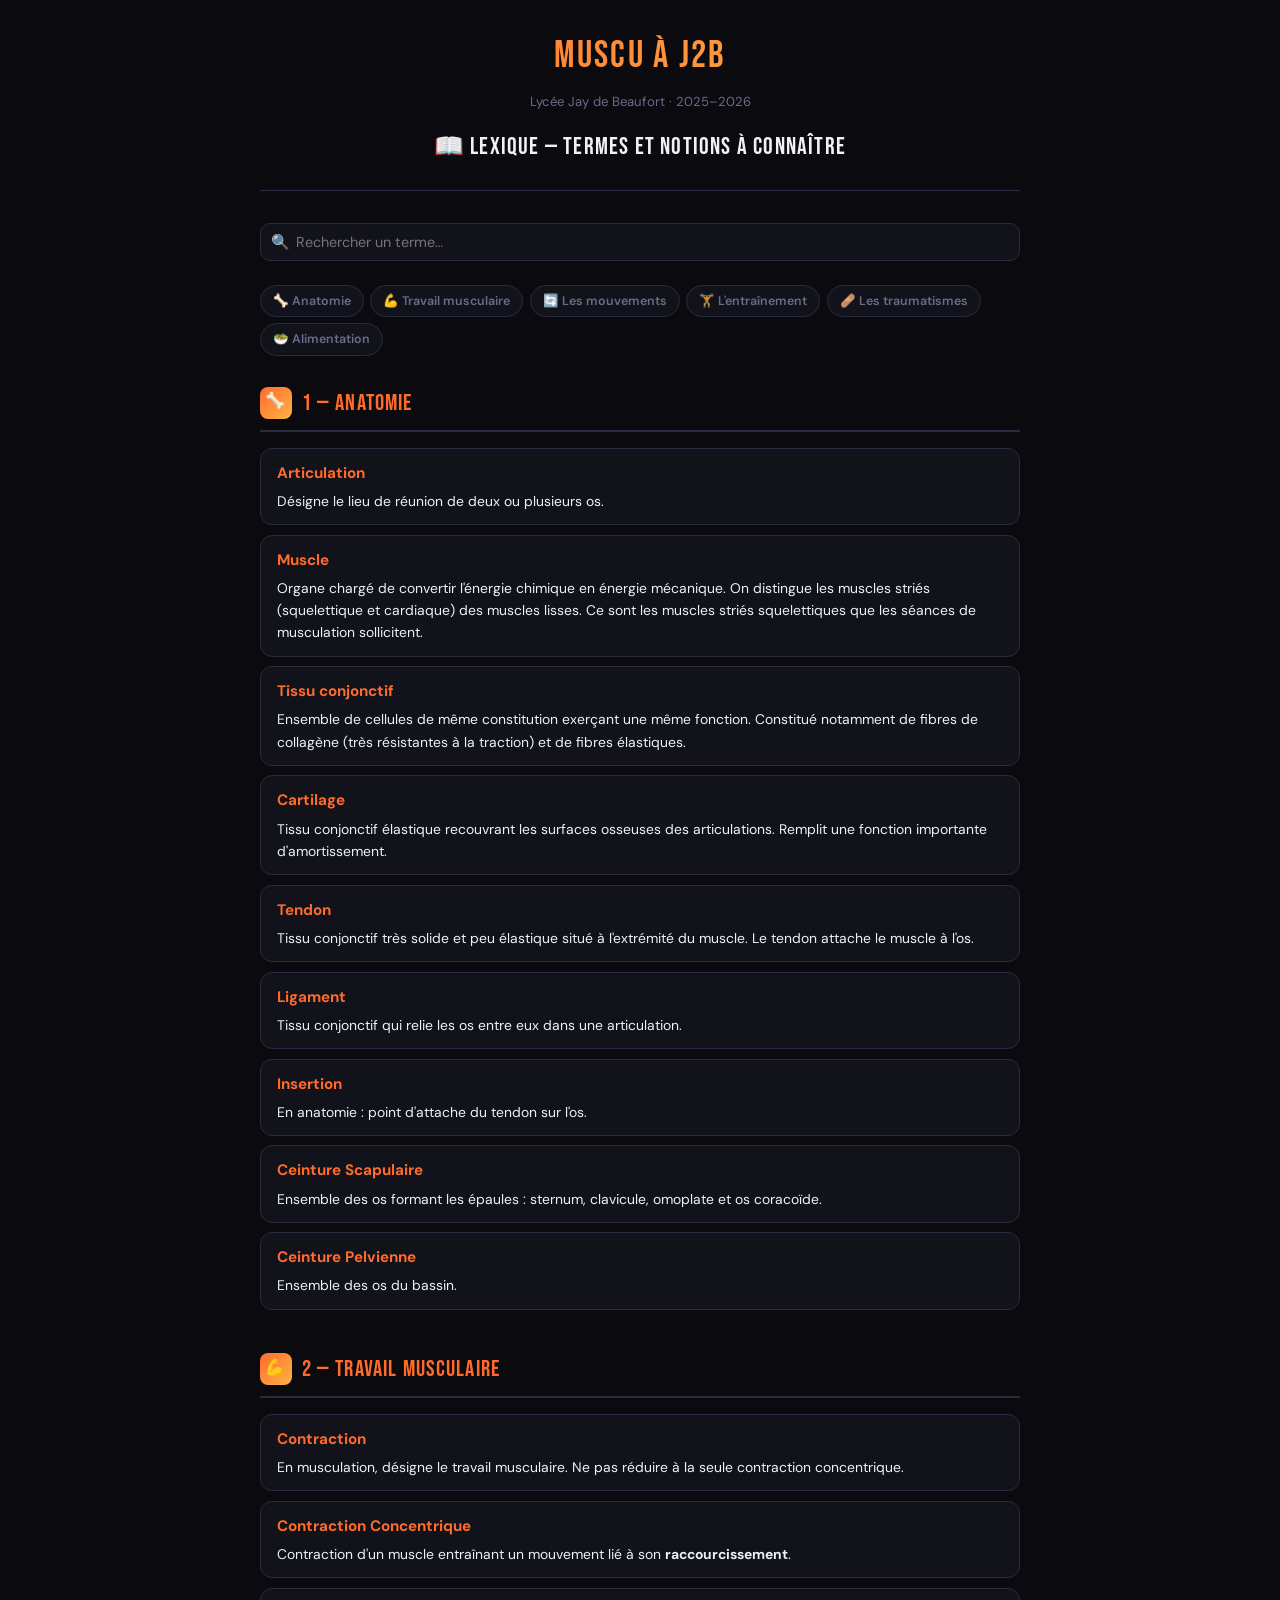
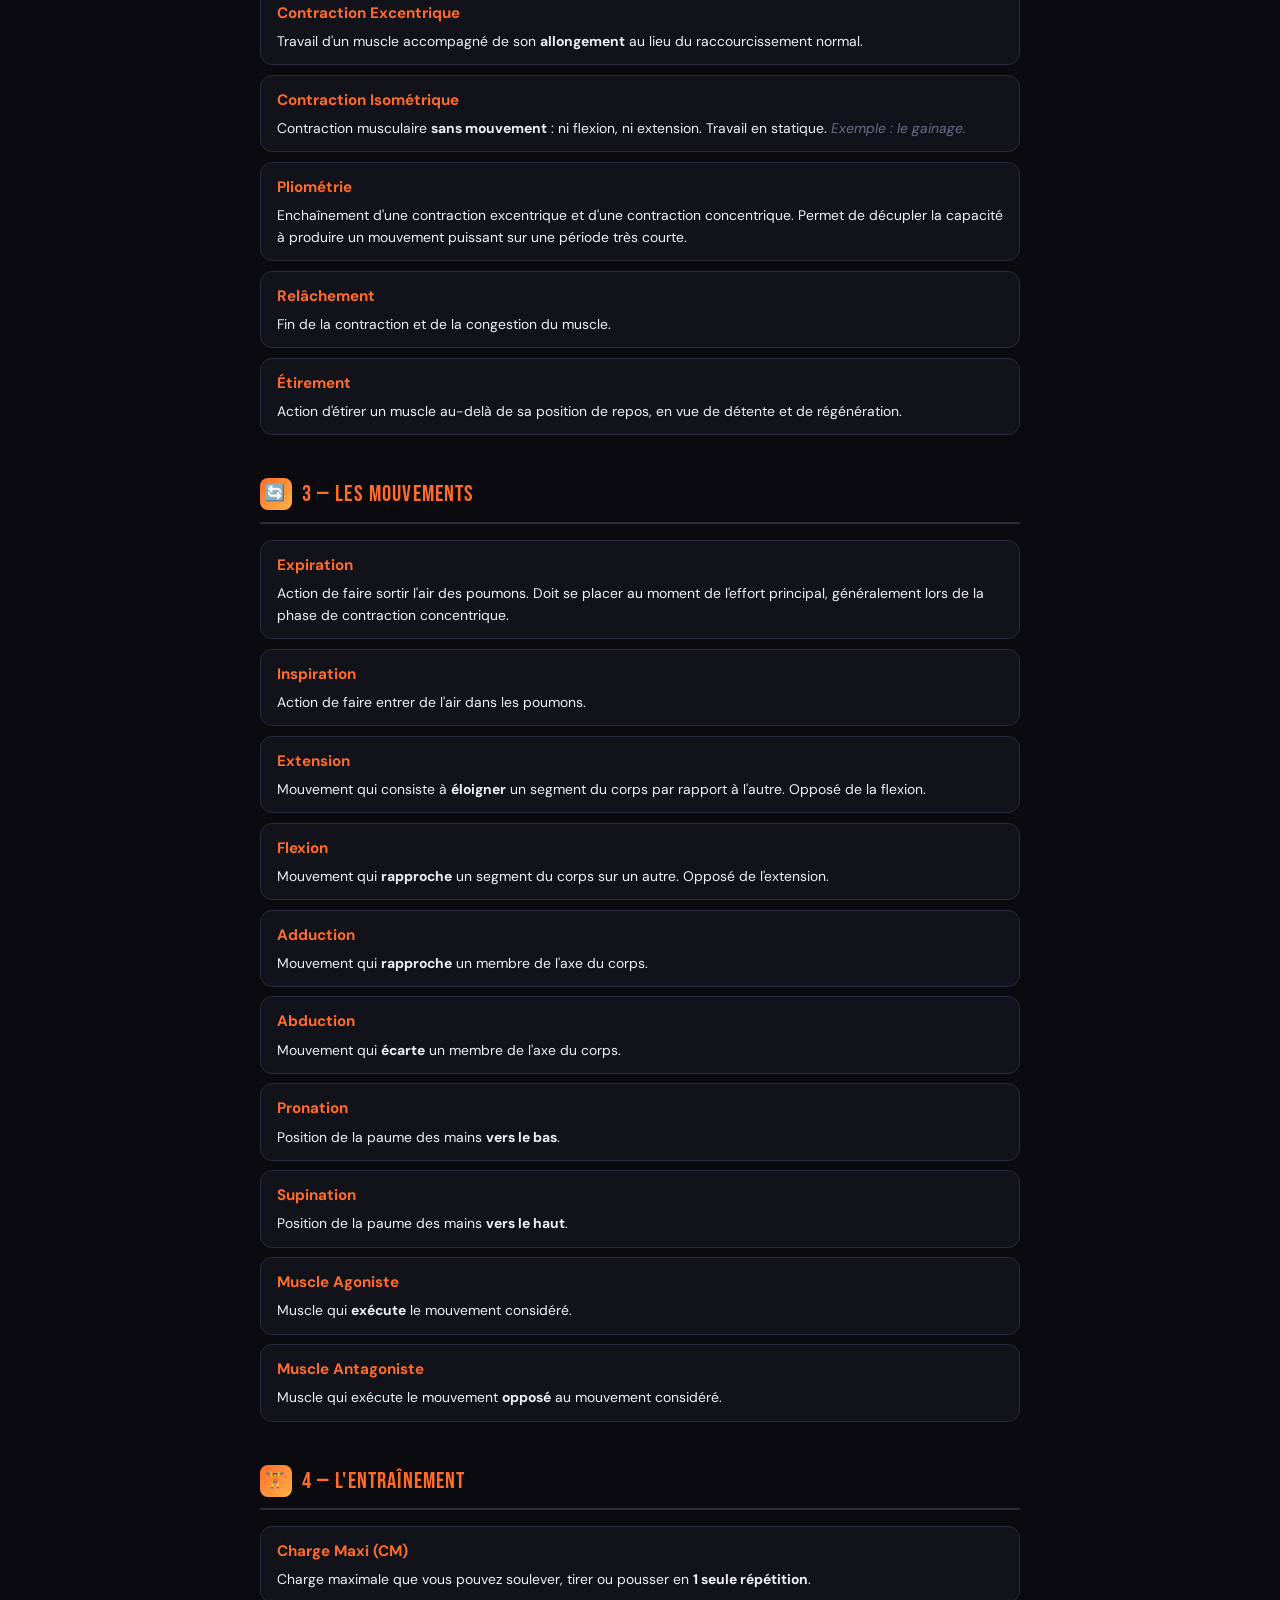
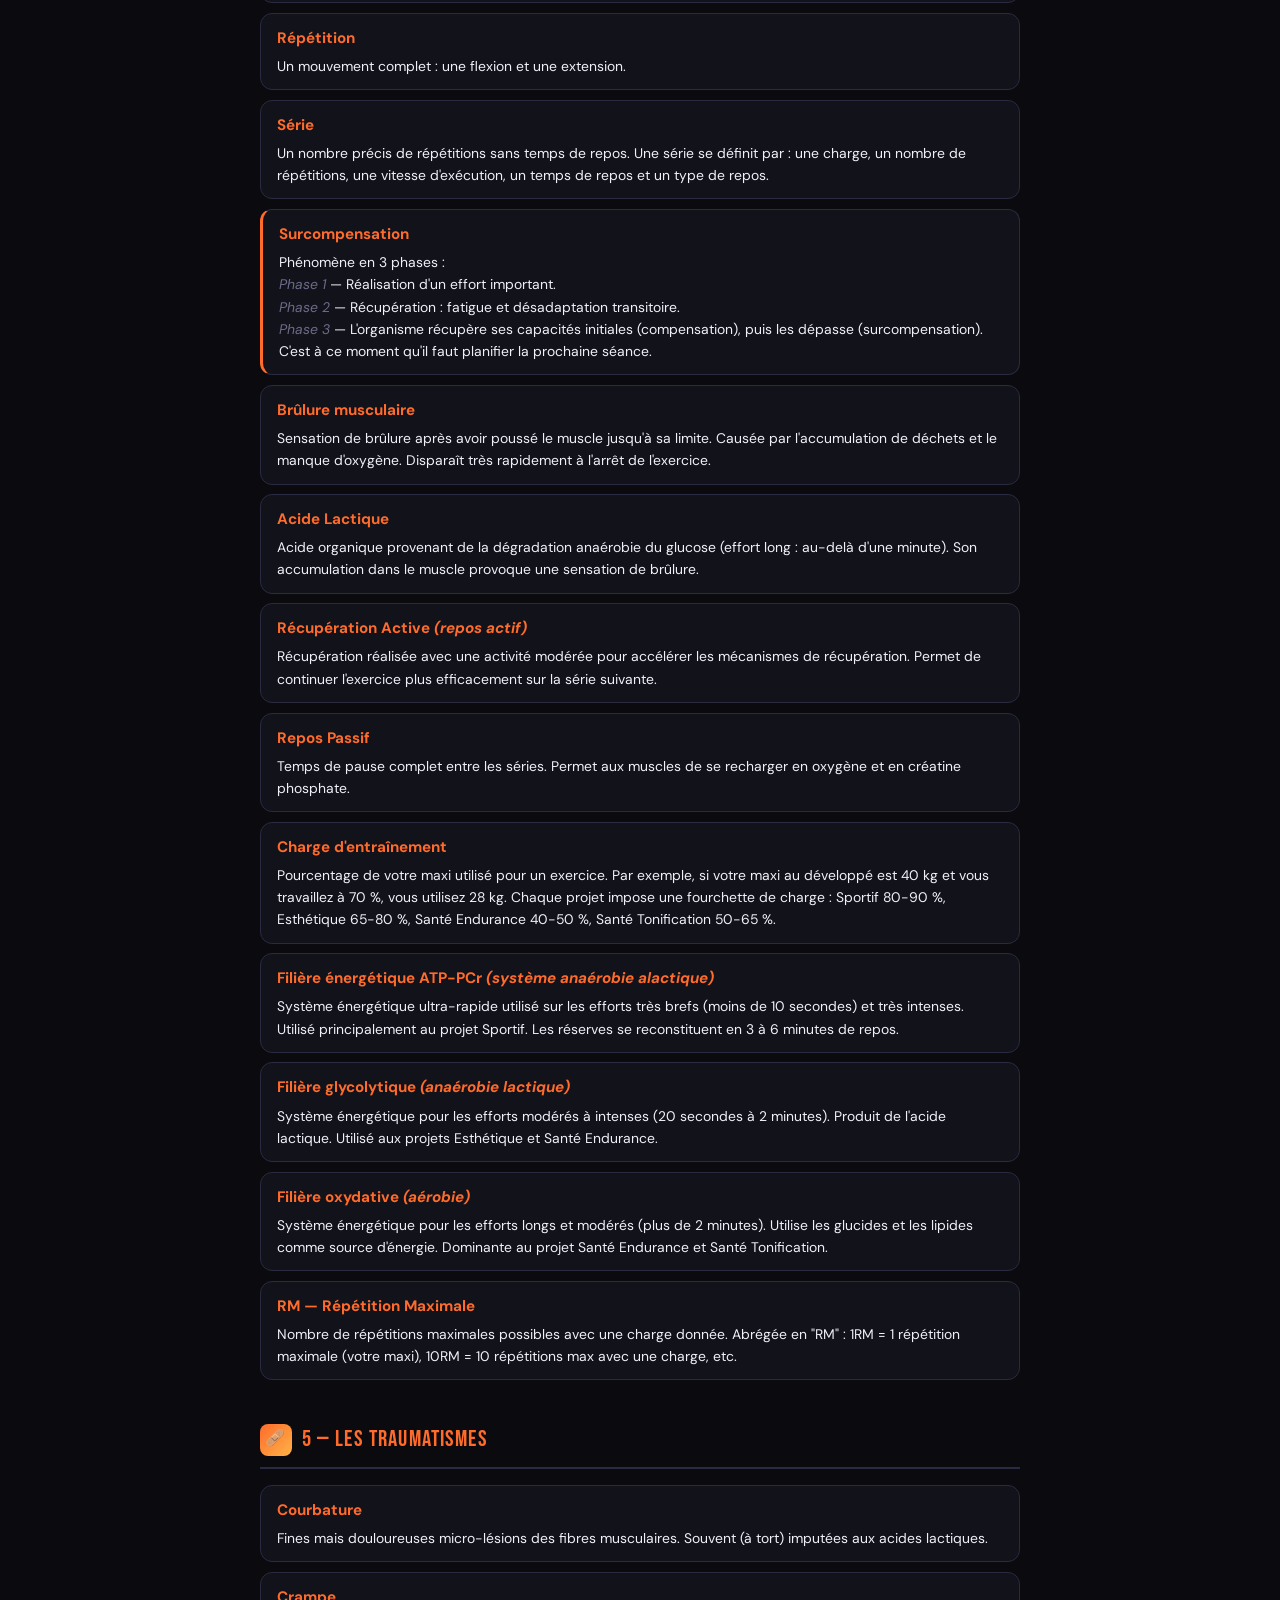
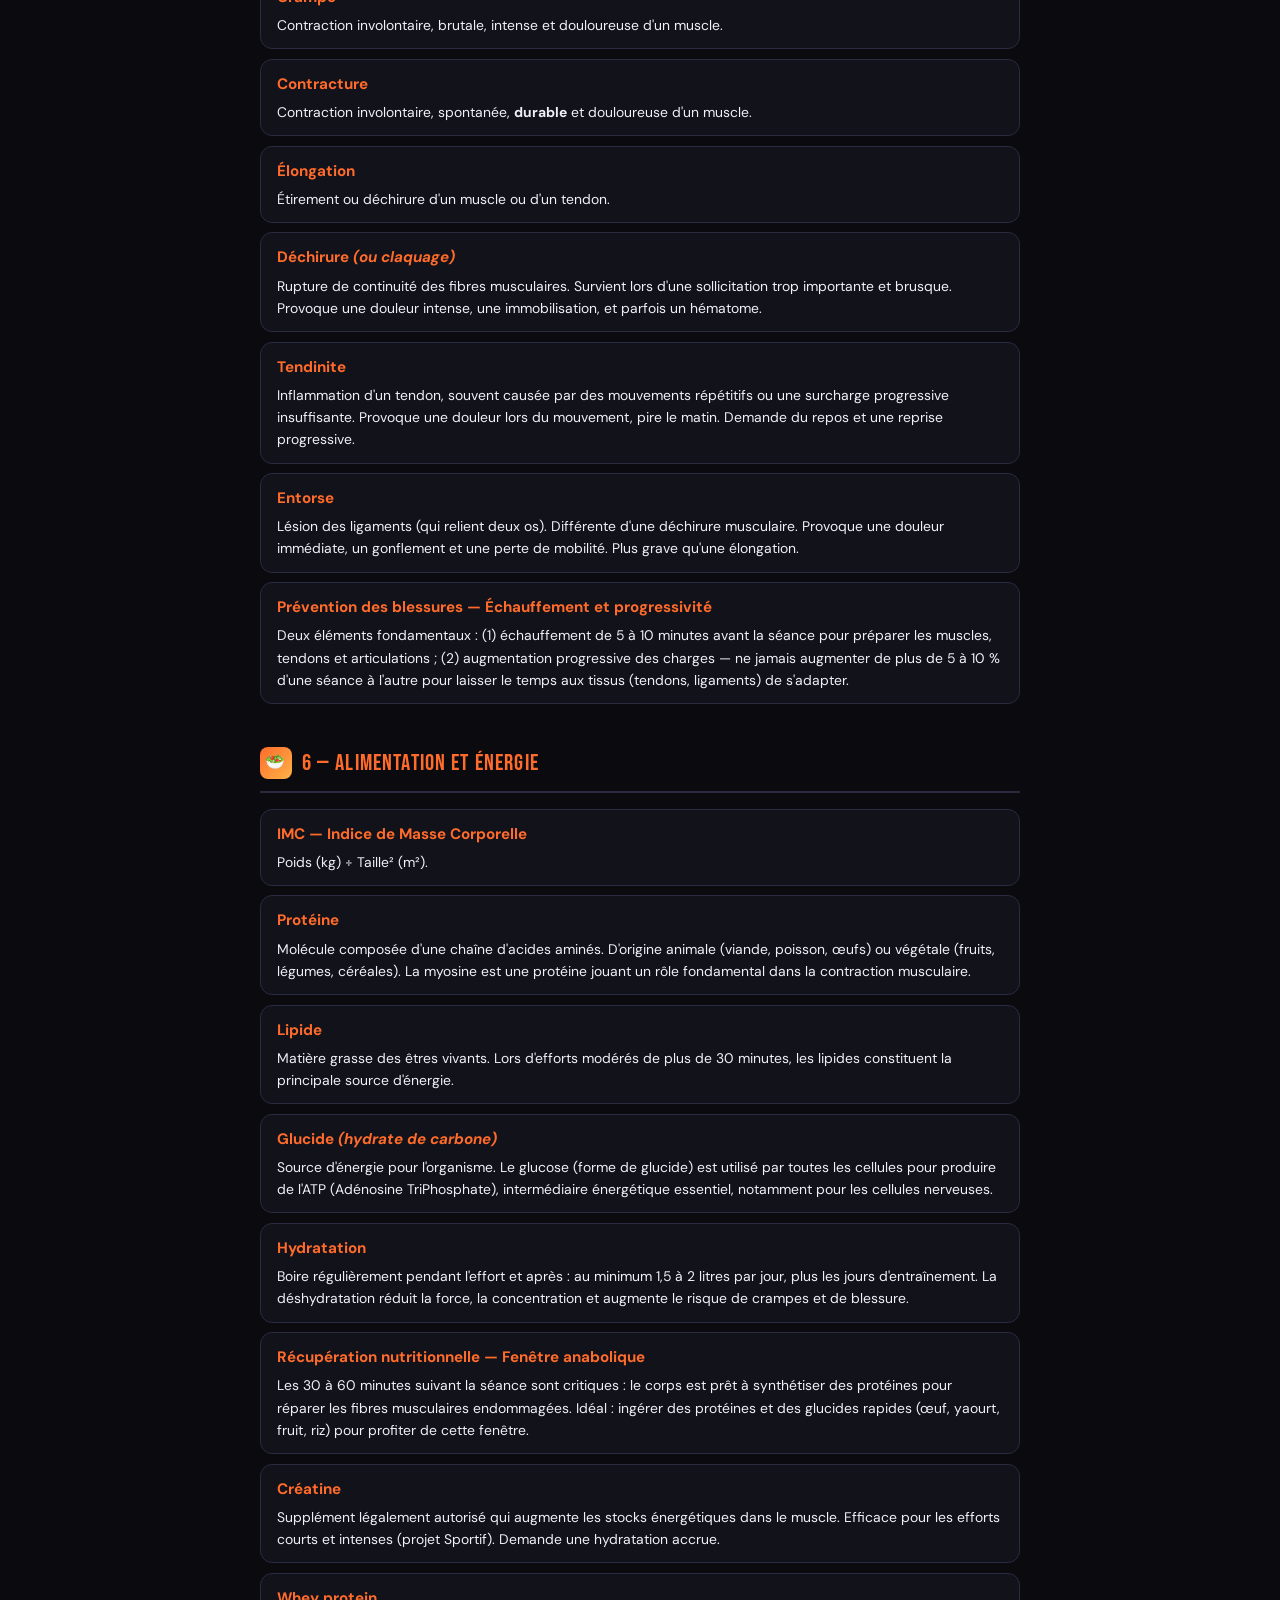
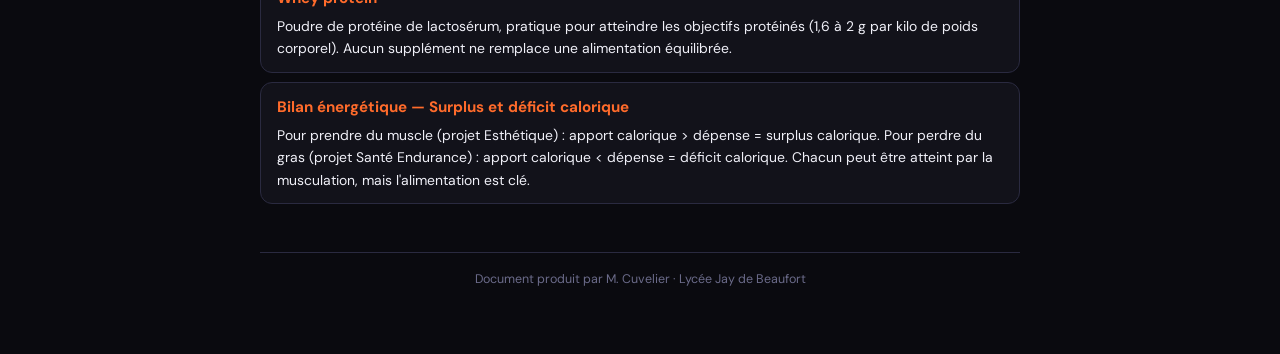
==== commit 4c2247cc: "Maj Intégration des page lexique, tuto et anatomie" ====
--- a/lexique.html
+++ b/lexique.html
@@ -250,14 +250,11 @@
     <div class="doc-title">📖 Lexique — Termes et notions à connaître</div>
   </div>
  
-  <!-- Barre d'outils -->
-  <div class="toolbar">
-    <a href="index.html" class="btn-back">← App</a>
-    <div class="search-wrap">
-      <span class="search-icon">🔍</span>
-      <input type="text" id="search" placeholder="Rechercher un terme…" oninput="filtrer(this.value)">
-    </div>
-    <button class="btn-theme" id="btn-theme" onclick="toggleTheme()" title="Changer le thème">🌙</button>
+  <!-- Barre de recherche -->
+  <div style="position:relative;margin-bottom:1.5rem">
+    <span style="position:absolute;left:.7rem;top:50%;transform:translateY(-50%);color:var(--muted);pointer-events:none">🔍</span>
+    <input type="text" id="search" placeholder="Rechercher un terme…" oninput="filtrer(this.value)"
+      style="width:100%;background:var(--s1);border:1px solid var(--border);border-radius:10px;color:var(--text);font-family:'DM Sans',sans-serif;font-size:.9rem;padding:.55rem .9rem .55rem 2.2rem;outline:none">
   </div>
  
   <!-- Navigation rapide -->
@@ -609,16 +606,7 @@
  
 <script>
   // ── Thème ──
-  function applyTheme(t) {
-    document.documentElement.dataset.theme = t;
-    document.getElementById('btn-theme').textContent = t === 'light' ? '☀️' : '🌙';
-  }
-  function toggleTheme() {
-    const next = document.documentElement.dataset.theme === 'light' ? 'dark' : 'light';
-    localStorage.setItem('muscu_theme', next);
-    applyTheme(next);
-  }
-  applyTheme(localStorage.getItem('muscu_theme') || 'dark');
+  document.documentElement.dataset.theme = localStorage.getItem('muscu_theme') || 'dark';
  
   // ── Recherche ──
   function filtrer(q) {
